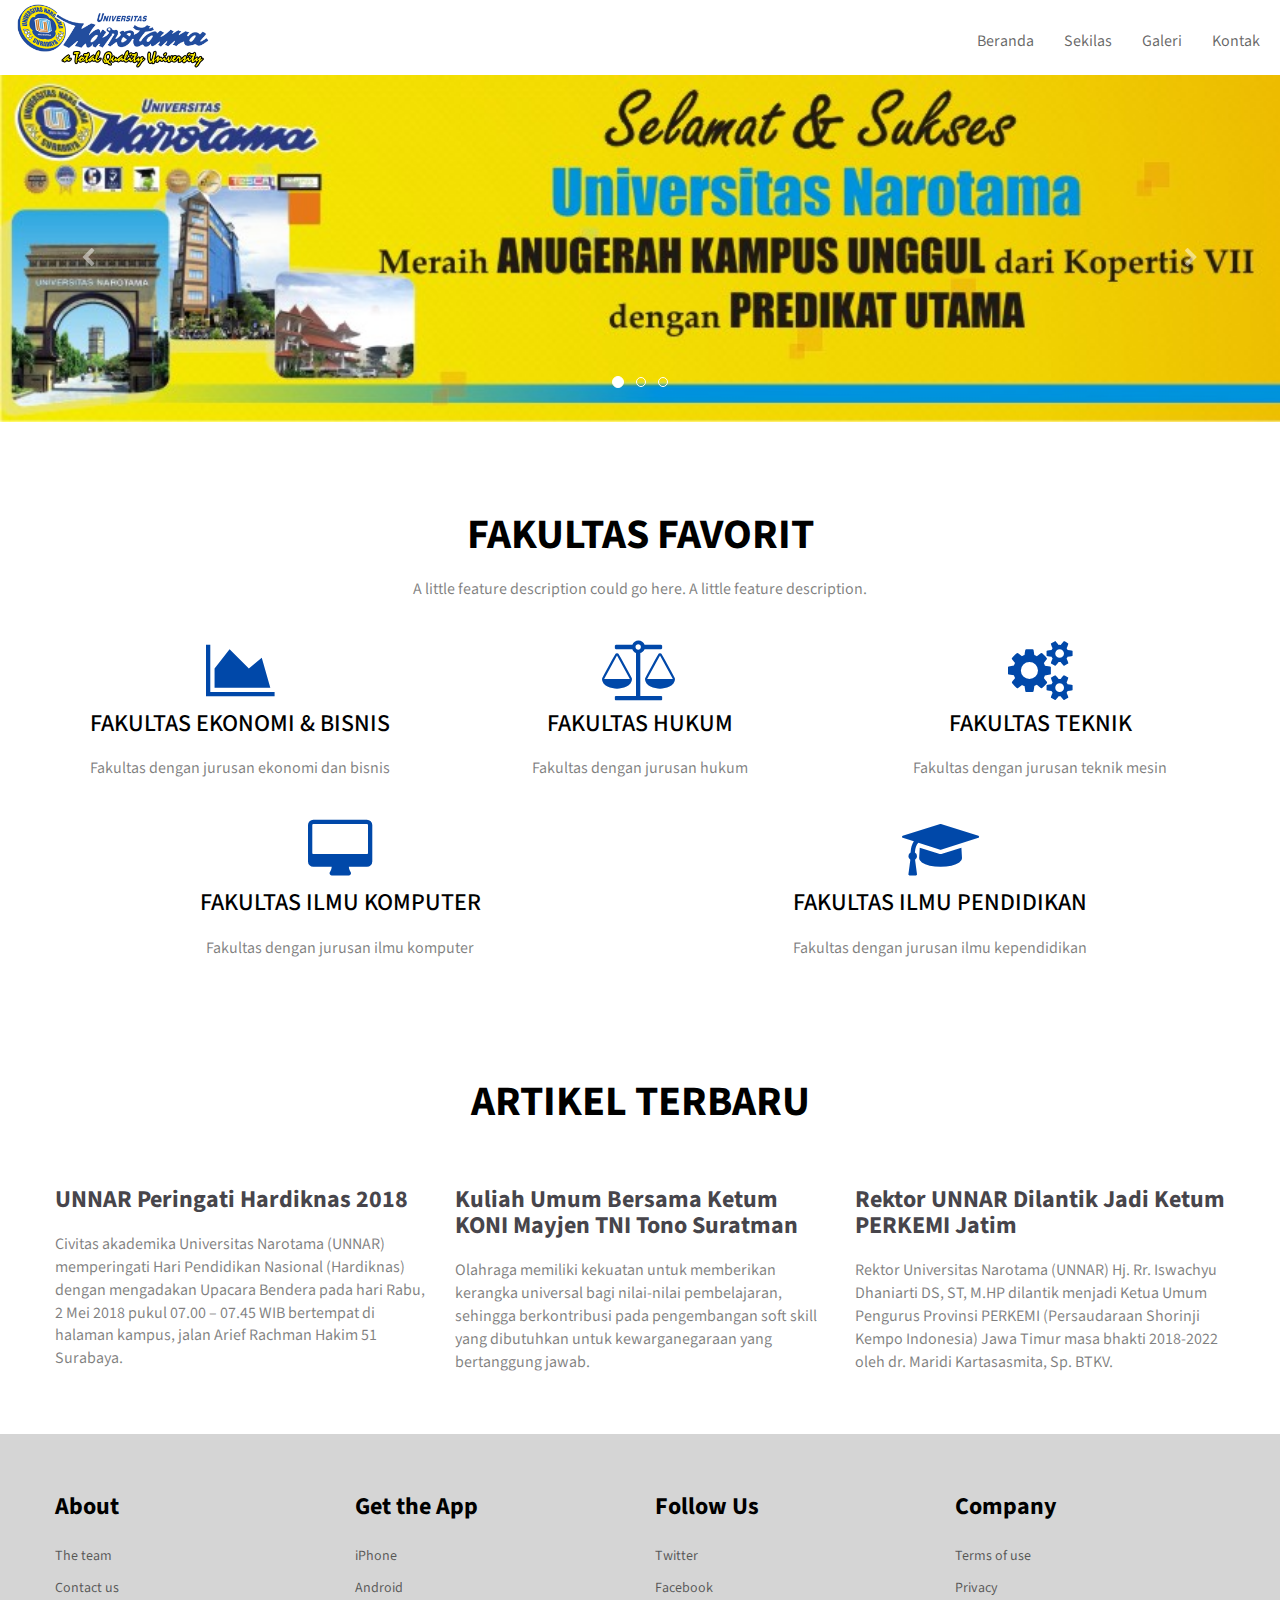
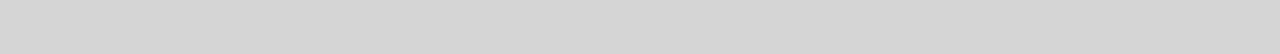
==== index.html @ b92ccf78 "Initial commit" ====
<!doctype html>
<html lang="Default">
<head>
    <meta charset="utf-8">
    <meta name="keywords" content="">
    <meta name="description" content="">
    <meta name="viewport" content="width=device-width, initial-scale=1.0, viewport-fit=cover">
    <link rel="shortcut icon" type="image/png" href="favicon.ico">
    
	<link rel="stylesheet" type="text/css" href="./css/bootstrap.min.css">
	<link rel="stylesheet" type="text/css" href="style.css">
	<link rel="stylesheet" type="text/css" href="./css/animate.min.css">
	<link rel="stylesheet" type="text/css" href="./css/font-awesome.min.css">
	<link href='https://fonts.googleapis.com/css?family=Source+Sans+Pro&amp;subset=latin,latin-ext' rel='stylesheet' type='text/css'>
    
	<script src="./js/jquery-2.1.0.min.js"></script>
	<script src="./js/bootstrap.min.js"></script>
	<script src="./js/blocs.min.js"></script>
	<script src="./js/jquery.touchSwipe.min.js" defer></script>
	<script src="./js/lazysizes.min.js" defer></script>
    <title>Home</title>

    
<!-- Google Analytics -->
 
<!-- Google Analytics END -->
    
</head>
<body>
<!-- Main container -->
<div class="page-container">
    
<!-- bloc-0 -->
<div class="bloc bgc-white full-width-bloc l-bloc" id="bloc-0">
	<div class="container">
		<nav class="navbar row">
			<div class="navbar-header">
				<a class="navbar-brand" href="index.html"><img src="img/logo_unnar2.png" alt="logo" width="200" height="67" /></a>
				<button id="nav-toggle" type="button" class="ui-navbar-toggle navbar-toggle" data-toggle="collapse" data-target=".navbar-1">
					<span class="sr-only">Toggle navigation</span><span class="icon-bar"></span><span class="icon-bar"></span><span class="icon-bar"></span>
				</button>
			</div>
			<div class="navbar-collapse navbar-1 collapse nav-special sidebar-nav">
				<ul class="site-navigation nav navbar-nav">
					<li>
						<a href="index.html">Beranda</a>
					</li>
					<li>
						<a href="sekilas.html">Sekilas</a>
					</li>
					<li>
						<a href="galeri.html">Galeri</a>
					</li>
					<li>
						<a href="kontak.html">Kontak</a>
					</li>
				</ul>
			</div>
		</nav>
	</div>
</div>
<!-- bloc-0 END -->

<!-- bloc-1 -->
<div class="bloc bgc-white full-width-bloc l-bloc" id="bloc-1">
	<div class="container">
		<div class="row row-no-gutters">
			<div class="col-sm-12">
				<div class="text-center">
					<div id="carousel-1" class="carousel no-shadows slide" data-ride="carousel">
						<ol class="carousel-indicators">
							<li data-target="#carousel-1" data-slide-to="0" class="active">
							</li>
							<li data-target="#carousel-1" data-slide-to="1">
							</li>
							<li data-target="#carousel-1" data-slide-to="2">
							</li>
						</ol>
						<div class="carousel-inner">
							<div class="item active">
								<img src="img/web%20banner%20presikat%20utama.JPG" />
								<div class="carousel-caption">
								</div>
							</div>
							<div class="item">
								<img src="img/web%20banner%20akreditasi%20B%20AIPT.jpg" />
								<div class="carousel-caption">
								</div>
							</div>
							<div class="item">
								<img src="img/hardiknas2018.jpg" />
								<div class="carousel-caption">
								</div>
							</div>
						</div><a class="left carousel-control" href="#carousel-1" role="button" data-slide="prev"><span class="fa fa-chevron-left"></span><span class="sr-only">Previous</span></a><a class="right carousel-control" href="#carousel-1" role="button" data-slide="next"><span class="fa fa-chevron-right"></span><span class="sr-only">Next</span></a>
					</div>
				</div>
			</div>
		</div>
	</div>
</div>
<!-- bloc-1 END -->

<!-- bloc-2 -->
<div class="bloc bgc-white l-bloc" id="bloc-2">
	<div class="container bloc-md">
		<div class="row voffset">
			<div class="col-sm-12">
				<h2 class="mg-md text-center  tc-black">
					<strong>FAKULTAS FAVORIT</strong>
				</h2>
				<p class="text-center ">
					A little feature description could go here. A little feature description.
				</p>
			</div>
		</div>
		<div class="row voffset">
			<div class="col-sm-4">
				<div class="text-center">
					<span class="fa fa-area-chart icon-cobalt icon-lg"></span>
				</div>
				<h3 class="text-center mg-md tc-black">
					FAKULTAS EKONOMI &amp; BISNIS
				</h3>
				<p class="text-center ">
					Fakultas dengan jurusan ekonomi dan bisnis
				</p>
			</div>
			<div class="col-sm-4">
				<div class="text-center">
					<span class="fa fa-balance-scale icon-cobalt icon-lg"></span>
				</div>
				<h3 class="text-center mg-md tc-black">
					FAKULTAS HUKUM
				</h3>
				<p class="text-center ">
					Fakultas dengan jurusan hukum
				</p>
			</div>
			<div class="col-sm-4">
				<div class="text-center">
					<span class="fa fa-cogs icon-cobalt icon-lg"></span>
				</div>
				<h3 class="text-center mg-md tc-black">
					FAKULTAS TEKNIK
				</h3>
				<p class="text-center ">
					Fakultas dengan jurusan teknik mesin
				</p>
			</div>
		</div>
		<div class="row voffset">
			<div class="col-sm-6">
				<div class="text-center">
					<span class="fa fa-desktop icon-cobalt icon-lg"></span>
				</div>
				<h3 class="text-center mg-md tc-black">
					FAKULTAS ILMU KOMPUTER
				</h3>
				<p class="text-center ">
					Fakultas dengan jurusan ilmu komputer
				</p>
			</div>
			<div class="col-sm-6">
				<div class="text-center">
					<span class="fa fa-graduation-cap icon-cobalt icon-lg"></span>
				</div>
				<h3 class="text-center mg-md tc-black">
					FAKULTAS ILMU PENDIDIKAN
				</h3>
				<p class="text-center ">
					Fakultas dengan jurusan ilmu kependidikan
				</p>
			</div>
		</div>
	</div>
</div>
<!-- bloc-2 END -->

<!-- bloc-3 -->
<div class="bloc bgc-white l-bloc" id="bloc-3">
	<div class="container bloc-md">
		<div class="row">
			<div class="col-sm-12">
				<h2 class="mg-md text-center  tc-black">
					<strong>ARTIKEL TERBARU</strong>
				</h2>
			</div>
		</div>
		<div class="row voffset">
			<div class="col-sm-4">
				<img src="img/lazyload-ph.png" data-src="img/UNNAR%20Peringati%20Hardiknas%202018.jpg" class="img-responsive lazyload" />
				<h3 class="mg-md tc-outer-space">
					<strong>UNNAR Peringati Hardiknas 2018</strong>
				</h3>
				<p>
					Civitas akademika Universitas Narotama (UNNAR) memperingati Hari Pendidikan Nasional (Hardiknas) dengan mengadakan Upacara Bendera pada hari Rabu, 2 Mei 2018 pukul 07.00 – 07.45 WIB bertempat di halaman kampus, jalan Arief Rachman Hakim 51 Surabaya.
				</p>
			</div>
			<div class="col-sm-4">
				<img src="img/lazyload-ph.png" data-src="img/Kuliah%20Umum%20Bersama%20Ketum%20KONI%20Mayjen%20TNI%20Tono%20Suratman.jpg" class="img-responsive lazyload" />
				<h3 class="mg-md tc-outer-space">
					<strong>Kuliah Umum Bersama Ketum KONI Mayjen TNI Tono Suratman</strong>
				</h3>
				<p>
					Olahraga memiliki kekuatan untuk memberikan kerangka universal bagi nilai-nilai pembelajaran, sehingga berkontribusi pada pengembangan soft skill yang dibutuhkan untuk kewarganegaraan yang bertanggung jawab.
				</p>
			</div>
			<div class="col-sm-4">
				<img src="img/lazyload-ph.png" data-src="img/Rektor%20UNNAR%20Dilantik%20Jadi%20Ketum%20PERKEMI%20Jatim.jpg" class="img-responsive lazyload" />
				<h3 class="mg-md tc-outer-space">
					<strong>Rektor UNNAR Dilantik Jadi Ketum PERKEMI Jatim</strong>
				</h3>
				<p>
					Rektor Universitas Narotama (UNNAR) Hj. Rr. Iswachyu Dhaniarti DS, ST, M.HP dilantik menjadi Ketua Umum Pengurus Provinsi PERKEMI (Persaudaraan Shorinji Kempo Indonesia) Jawa Timur masa bhakti 2018-2022 oleh dr. Maridi Kartasasmita, Sp. BTKV.
				</p>
			</div>
		</div>
	</div>
</div>
<!-- bloc-3 END -->

<!-- ScrollToTop Button -->
<a class="bloc-button btn btn-d scrollToTop" onclick="scrollToTarget('1')"><span class="fa fa-chevron-up"></span></a>
<!-- ScrollToTop Button END-->


<!-- Footer - footer -->
<div class="bloc bgc-light-gray l-bloc" id="footer">
	<div class="container bloc-md">
		<div class="row">
			<div class="col-sm-3">
				<h3 class="mg-md bloc-mob-center-text tc-black">
					<strong>About</strong>
				</h3><a href="#" class="a-btn a-block bloc-mob-center-text ">The team</a><a href="#" class="a-btn a-block bloc-mob-center-text">Contact us</a>
			</div>
			<div class="col-sm-3">
				<h3 class="mg-md bloc-mob-center-text tc-black">
					<strong>Get the App</strong>
				</h3><a href="#" class="a-btn a-block bloc-mob-center-text">iPhone</a><a href="#" class="a-btn a-block bloc-mob-center-text">Android</a>
			</div>
			<div class="col-sm-3">
				<h3 class="mg-md bloc-mob-center-text tc-black">
					<strong>Follow Us</strong>
				</h3><a href="#" class="a-btn a-block bloc-mob-center-text">Twitter</a><a href="#" class="a-btn a-block bloc-mob-center-text">Facebook</a>
			</div>
			<div class="col-sm-3">
				<h3 class="mg-md bloc-mob-center-text tc-black">
					<strong>Company</strong>
				</h3><a href="#" class="a-btn a-block bloc-mob-center-text">Terms of use</a><a href="#" class="a-btn a-block bloc-mob-center-text">Privacy</a>
			</div>
		</div>
	</div>
</div>
<!-- Footer - footer END -->

</div>
<!-- Main container END -->
    


<!-- Preloader -->
<div id="page-loading-blocs-notifaction"></div>
<!-- Preloader END -->

</body>
</html>
---- style.css ----
/*-----------------------------------------------------------------------------------
	    aihoop
        Built with Blocs
-----------------------------------------------------------------------------------*/

body{
	margin:0;
	padding:0;
    background:#FFF;
    overflow-x:hidden;
    -webkit-font-smoothing: antialiased;
    -moz-osx-font-smoothing: grayscale;
}
a,button{transition: all .3s ease-in-out;outline: none!important;} /* Prevent ugly blue glow on chrome and safari */
a:hover{text-decoration: none; cursor:pointer;}

#page-loading-blocs-notifaction{position: fixed;top: 0;bottom: 0;width: 100%;z-index:100000;background:#FFFFFF url("img/pageload-spinner.gif") no-repeat center center;}

/* = Blocs
-------------------------------------------------------------- */

.bloc{
	width:100%;
	clear:both;
	background: 50% 50% no-repeat;
	padding:0 50px;
	-webkit-background-size: cover;
	-moz-background-size: cover;
	-o-background-size: cover;
	background-size: cover;
	position:relative;
}
.bloc .container{
	padding-left:0;
	padding-right:0;
}


/* Sizes */

.bloc-xl{
	padding:150px 50px;
}
.bloc-lg{
	padding:100px 50px;
}
.bloc-md{
	padding:50px;
}

/* = Full Width Blocs 
-------------------------------------------------------------- */

.full-width-bloc{
	padding-left:0;
	padding-right:0;
}
.full-width-bloc .container{
	width:100%;
	max-width:100%!important;
}
.full-width-bloc .carousel img{
	width:100%;
	height:auto;
}
.full-width-bloc .navbar{
	margin-left: 0px;
	margin-right: 0px;
}


/* Group Styles */

.bloc-group{
	display:flex;
}
.bloc-tile-2{
	width:50%;
}
.bloc-tile-3{
	width:33.33333333%;
}
.bloc-tile-4{
	width:25%;
}
.bloc-tile-2 .container, .bloc-tile-3 .container, .bloc-tile-4 .container{
	width:100%;
}


/* Light theme */

.d-bloc .panel,.l-bloc{
	color:rgba(0,0,0,.5);
}
.d-bloc .panel button:hover,.l-bloc button:hover{
	color:rgba(0,0,0,.7);
}
.l-bloc .icon-round,.l-bloc .icon-square,.l-bloc .icon-rounded,.l-bloc .icon-semi-rounded-a,.l-bloc .icon-semi-rounded-b{
	border-color:rgba(0,0,0,.7);
}
.d-bloc .panel .divider-h span,.l-bloc .divider-h span{
	border-color:rgba(0,0,0,.1);
}
.d-bloc .panel .a-btn,.l-bloc .a-btn,.l-bloc .navbar a,.l-bloc .navbar-brand,.l-bloc a .icon-sm, .l-bloc a .icon-md, .l-bloc a .icon-lg, .l-bloc a .icon-xl, .l-bloc h1 a, .l-bloc h2 a, .l-bloc h3 a, .l-bloc h4 a, .l-bloc h5 a, .l-bloc h6 a, .l-bloc p a{
	color:rgba(0,0,0,.6);
}
.d-bloc .panel .a-btn:hover,.l-bloc .a-btn:hover,.l-bloc .navbar a:hover, .l-bloc .navbar-brand:hover, .l-bloc a:hover .icon-sm, .l-bloc a:hover .icon-md, .l-bloc a:hover .icon-lg, .l-bloc a:hover .icon-xl, .l-bloc h1 a:hover, .l-bloc h2 a:hover, .l-bloc h3 a:hover, .l-bloc h4 a:hover, .l-bloc h5 a:hover, .l-bloc h6 a:hover, .l-bloc p a:hover{
	color:rgba(0,0,0,1);
}
.l-bloc .navbar-toggle .icon-bar{
	color:rgba(0,0,0,.6);
}
.d-bloc .panel .btn-wire,.d-bloc .panel .btn-wire:hover,.l-bloc .btn-wire,.l-bloc .btn-wire:hover{
	color:rgba(0,0,0,.7);
	border-color:rgba(0,0,0,.3);
}

/* Row Margin Offsets */

.voffset{
	margin-top:30px;
}
.voffset-md{
	margin-top:50px;
}

/* Column No Gutters */

.row-no-gutters{
	margin-right:0;
	margin-left:0;
}
.row.row-no-gutters > [class^="col-"],.row.row-no-gutters > [class*=" col-"] {
	padding-right: 0;
	padding-left: 0;
}

/* Bloc text custom styling */

#bloc-2 h2{
	font-size: 42px;
}
#bloc-2 p{
	font-size: 18px;
}
#bloc-3 h2{
	font-size: 42px;
}
#bloc-3 p{
	font-size: 16px;
}
#bloc-2 p{
	font-size: 16px;
}
#bloc-5 p{
	font-size: 16px;
}
#bloc-6 h2{
	font-size: 42px;
}
#bloc-8 h3{
	font-size: 32px;
}
#bloc-8 p{
	font-size: 18px;
}

/* = NavBar
-------------------------------------------------------------- */

.navbar{
	margin-bottom: 0;
	z-index:1;
}
.navbar-brand{
	height:auto;
	padding:3px 15px;
	font-size:25px;
	font-weight:normal;
	font-weight:600;
	line-height:44px;
}
.navbar-brand img{
	max-height: 200px;
	margin: 0 5px 0 0;
	display:inline;
}
.nav-center .navbar-brand img{
	margin:0;
}
.navbar .nav{
	padding-top: 2px;
	margin-right: -16px;
	float:right;
	z-index:1;
}
.nav > li{
	float:left;
	margin-top:4px;
	font-size:16px;
}
.navbar-nav .open .dropdown-menu > li > a{
	text-align: inherit;
}
.nav > li a:hover, .nav > li a:focus{
	background:transparent;
}
.navbar-toggle{
	margin: 10px 10px 0 0;
	border: 0px;
}
.navbar-toggle:hover{
	background:transparent!important;
}
.navbar-toggle .icon-bar{
	background-color: rgba(0,0,0,.5);
	width: 26px;
}
 /* Inverted navbar */

.nav-invert .navbar .nav{
	float:left;
}
.nav-invert .navbar-header, .nav-invert .navbar-brand{
	float:right;
	position:relative;
	z-index:2;
}
@media (min-width: 768px){
	.site-navigation{
		position:absolute;
		top:50%;
		right:20px;
		transform:translate(0, -50%);
		-webkit-transform:translateY(-50%);
	}
	.nav > li .dropdown-menu a,.nav > li .dropdown-menu a:hover{
		color:#484848;
	}
	.nav-invert .site-navigation{
		left:0;
		right:0;
	}
	.nav-center{
		text-align:center;
	}
	.nav-center .navbar-header{
		width:100%;
	}
	.nav-center .navbar-header, .nav-center .navbar-brand, .nav-center .nav > li{
		float: none;
		display:inline-block;
	}
	.nav-center .site-navigation{
		position:relative;
		width:100%;
		right:0;
		margin-right:0px;
		margin-top:20px;
	}
.nav-center.mini-nav .navbar-toggle{
	float:none;
	margin: 10px auto 0;
	}
}
.nav > li > .dropdown a{
	background: none!important;
	display: block;
	padding: 14px 15px;
}

nav .caret{
	margin: 0 5px;
}
/* Dropdown Menus SubMenu */
	.dropdown-menu .dropdown-menu{
	top:-8px;
	left:100%;
}
.dropdown-menu .dropmenu-flow-right{
	top:100%;
	left:0;
	margin-left: -1px;
	border-top-left-radius: 0;
	border-top-right-radius: 0;
}
.dropdown-menu .dropdown span{
	border: 4px solid black;
	border-top-color:transparent;
	border-right-color:transparent;
	border-bottom-color:transparent;
	margin: 6px -5px 0 0!important;
	float: right;
}

/* Nav Special Close Button */
.close-special-menu .close-icon{
	background:#fff;
}
.blocsapp-special-menu blocsnav{
	background: #000;
}

/* = Bric adjustment margins
-------------------------------------------------------------- */

.mg-sm{
	margin-top:10px;
	margin-bottom:5px;
}
.mg-md{
	margin-top:10px;
	margin-bottom:20px;
}
img.mg-sm,img.mg-md,img.mg-lg{
	margin-top: 0;
}
img.mg-sm{
	margin-bottom:10px;
}
img.mg-md{
	margin-bottom:30px;
}
img.mg-lg{
	margin-bottom:50px;
}

/* = Buttons
-------------------------------------------------------------- */

.btn{
	margin: 0 5px 5px 0;
}
.btn.pull-right{
	margin: 0 0 5px 5px;
}
.btn-d,.btn-d:hover,.btn-d:focus{
	color:#FFF;
	background:rgba(0,0,0,.3);
}

/* Prevent ugly blue glow on chrome and safari */
button{
	outline: none!important;
}

.a-btn{
	padding: 6px 10px 6px 0;
	line-height: 1.42857143;
	display:inline-block;
}
.text-center .a-btn{
	padding: 6px 0;
}
.a-block{
	width:100%;
	text-align:left;
}
.text-center .a-block{
	text-align:center;
}

/* = Icons
-------------------------------------------------------------- */
.icon-lg{
	font-size:60px!important;
}




.panel-sq, .panel-sq .panel-heading, .panel-sq .panel-footer{
	border-radius:0;
}
.panel-rd{
	border-radius:30px;
}
.panel-rd .panel-heading{
	border-radius:29px 29px 0 0;
}
.panel-rd .panel-footer{
	border-radius:0 0 29px 29px;
}



/* iFrame */

iframe{
	border:0;
}
/* = Carousel
-------------------------------------------------------------- */

.carousel{
	display:inline-block;
	vertical-align:bottom;
}
.full-width-bloc .carousel{
	width:100%;
}
.carousel .item img{
	margin-right:auto;
	margin-left:auto;
}
.carousel-control span{
	position: absolute;
	top: 50%;
	z-index: 5;
	display: inline-block;
}
.carousel-control{
	color:#FFF!important;
	text-shadow: none;
}
.carousel-indicators li{
	margin: 0 4px;
}
.carousel-indicators .active{
	margin: 0 4px -1px;
}
.carousel-control.left span{
	margin-left:-15px;
}

.no-shadows .carousel-control.left, .no-shadows .carousel-control.right{
	background-image: none;
}


/* ScrollToTop button */

.scrollToTop{
	width:40px;
	height:40px;
	position:fixed;
	bottom:20px;
	right:20px;
	opacity: 0;
	z-index: 500;
	transition: all .3s ease-in-out;
}
.scrollToTop span{
	margin-top: 6px;
}
.showScrollTop{
	font-size: 14px;
	opacity: 1;
}
/* = Lightbox
-------------------------------------------------------------- */

a[data-lightbox]{
	position: relative;
	display: block;
	text-align: center;
}
a[data-lightbox]:hover::before{
	content:"+";
	font-family: "HelveticaNeue-Light", "Helvetica Neue Light", "Helvetica Neue", Helvetica, Arial;
	font-size:32px;
	width:50px;
	height:50px;
	margin-left:-25px;
	border-radius: 50%;
	background:rgba(0,0,0,.6);
	color:#FFF;
	font-weight:100;
	z-index: 1;
	position: absolute;
	top: 50%;
	transform: translateY(-50%);
	-webkit-transform: translateY(-50%);
}
a[data-lightbox]:hover img{
	opacity: 0.6;
	-webkit-animation-fill-mode: none;
	animation-fill-mode:none;
}
#lightbox-modal{
	display: flex;
	align-items: center;
}
#lightbox-modal .modal-dialog{
	width:90%;
	max-width:900px;
	margin:0 auto 0;
}
#lightbox-modal .modal-dialog img{
	max-height:90vh;
	margin: 0 auto;
}
.lightbox-caption{
	padding: 20px;
	color: #FFF;
	background: rgba(0,0,0,.5);
	position: absolute;
	left: 15px;
	right: 15px;
	bottom: 5px;
}
.close-lightbox{
	color:#FFF;
	font-size: 30px;
	position: absolute;
	top:20px;
	right:20px;
	z-index: 20;
	background:rgba(0,0,0,.5);
	border:none;
	line-height: 30px;
	padding:0 9px 5px;
	opacity: 0.3;
}
.close-lightbox:hover,.next-lightbox:hover, .prev-lightbox:hover{
	opacity: 1.0;
	color:#FFF;
}
.next-lightbox, .prev-lightbox{
	font-size:20px;
	color:rgba(255,255,255,.9);
	background:rgba(0,0,0,.5);
	transition: all .2s ease-in-out;
	position: absolute;
	top:45%;
	z-index:1;
	opacity: 0.4;
}
.next-lightbox{
	padding:6px 8px 1px 13px;
	right:25px;
}
.prev-lightbox{
	padding:6px 13px 1px 10px;
	left:25px;
}

/* Full Screen */
.fullscreen-lb{
	background:#000;
	border-radius: 0;
}
.fullscreen-lb .modal-body{
	padding:0;
}
.fullscreen-lb .lightbox-caption{
	left:0;
	right:0;
	bottom:-10px;
	text-align:center;
}
.fullscreen-modal{
	background:#000;
}
.fullscreen-modal .modal-dialog{
	width:100%!important;
	max-width:95%!important;
}

/* Modal Full Screen Close Button */
.close-full-screen-modal{
	position: fixed;
	display: block;
	width: 25px;
	height:25px;
	top:16px;
	right:10px;
	z-index: 10000;
}
.close-full-screen-modal .close-icon{
	display: block;
	width:100%;
	height:1px;
	background: #fff;
	-ms-transform: rotate(45deg);
	-webkit-transform: rotate(45deg);
	transform: rotate(45deg);
	margin-top:12px;
}
.close-full-screen-modal .close-icon{
	height:2px;
}
.close-full-screen-modal .close-icon:after{
	content:"";
	display:inherit;
	width:inherit;
	height:inherit;
	background: inherit;
	-ms-transform: rotate(90deg);
	-webkit-transform: rotate(90deg);
	transform: rotate(90deg);
}
.close-full-screen-modal{
	right:20px;
}

/* = Custom Styling
-------------------------------------------------------------- */

h1,h2,h3,h4,h5,h6,p,label,.btn,a{
	font-family:"Source Sans Pro";
}
.container{
	max-width:1200px;
}
.bloc-group-text-vc{
	font-size:50px;
	margin-top:20%;
}
.statement-bloc-text{
	line-height:38px;
	font-style:italic;
	font-size:28px;
	text-align:center;
	font-weight:lighter;
}

/* = Colour
-------------------------------------------------------------- */

/* Background colour styles */

.bgc-white{
	background-color:#ffffff;
}
.bgc-light-gray{
	background-color:#D5D5D5;
}

/* Text colour styles */

.tc-black{
	color:#000000!important;
}
.tc-outer-space{
	color:#47454B!important;
	!important}
/* Icon colour styles */

.icon-cobalt{
	color:#0048A9!important;
	border-color:#0048A9!important;
}





/* = Mobile adjustments 
-------------------------------------------------------------- */
@media (max-width: 1024px)
{
    .bloc{
        padding-left: 20px; 
        padding-right: 20px;  
    }
    .bloc.full-width-bloc, .bloc-tile-2.full-width-bloc .container, .bloc-tile-3.full-width-bloc .container, .bloc-tile-4.full-width-bloc .container{
        padding-left: 0; 
        padding-right: 0;  
    }
}
@media (max-width: 992px) and (min-width: 768px)
{
    .navbar .nav{
		max-width:80%
    }
	.nav-center.navbar .nav{
		max-width:100%
    }
}
@media only screen and (min-device-width : 768px) and (max-device-width : 1024px) and (orientation : landscape) {.b-parallax{background-attachment:scroll;}}
@media (max-width: 991px)
{
    .container{width:100%;}
    .b-parallax{background-attachment:scroll;}
    .page-container, #hero-bloc{overflow-x: hidden;position: relative;} /* Prevent unwanted side scroll on mobile */
    .bloc{padding-left: constant(safe-area-inset-left);padding-right: constant(safe-area-inset-right);} /* iPhone X Notch Support*/
    .bloc-group, .bloc-group .bloc{display:block;width:100%;}
    .bloc-fill-screen .fill-bloc-top-edge, .bloc-fill-screen .fill-bloc-bottom-edge{padding:0 20px;padding-left: constant(safe-area-inset-left);padding-right: constant(safe-area-inset-right);}
}
@media (max-width: 767px)
{
    .page-container{
        overflow-x: hidden;
        position:relative;
    }
    h1,h2,h3,h4,h5,h6,p,#disqus_thread{
        padding-left:10px!important; 
        padding-right:10px!important; 
    }
    .b-parallax{
        background-attachment:scroll;
    }
    .navbar .nav{
        padding-top: 0;
        border-top:1px solid rgba(0,0,0,.2);
        float:none!important;
    }
    .navbar.row{
        margin-left: 0;
        margin-right: 0;
    }
    .site-navigation{
	   position:inherit;
	   transform:none;
	   -webkit-transform:none;
	   -ms-transform:none;
    }  
    .nav > li{
        margin-top: 0;
        border-bottom:1px solid rgba(0,0,0,.1);
        background:rgba(0,0,0,.05);
        text-align: left;
        padding-left:15px;
        width:100%;
    }
    .nav > li:hover{
        background:rgba(0,0,0,.08);
    }
    .dropdown .dropdown a .caret{   
        float: none;
        margin: 5px 0 0 10px!important;
        border: 4px solid black;
        border-bottom-color: transparent;
        border-right-color: transparent;
        border-left-color: transparent;
    }
    
    #hero-bloc .navbar .nav{
        background:rgba(0,0,0,.8);
    }
    #hero-bloc .navbar .nav a{
        color:rgba(255,255,255,.6);
    }
    .hero{
        padding:50px 0;
    }
    .hero-nav{
        left:-1px;
        right:-1px;
    }
    .navbar-collapse{
        padding:0;
        overflow-x: hidden;
        -webkit-box-shadow: none;
        box-shadow: none;
    }
    .navbar-brand img{
        max-height: 40px;
        width:auto;   
    }
    .nav-invert .navbar-header{
        float: none;
        width:100%;
    }
    .nav-invert .navbar-toggle{
        float:left; 
        margin-left:10px;
    }
    .bloc{
        padding-left: 0; 
        padding-right: 0;
    }
    .bloc-xxl,.bloc-xl,.bloc-lg{
        padding: 40px 0;
    }
    .bloc-sm,.bloc-md{
        padding-left: 0; 
        padding-right: 0;
    }
    .bloc-tile-2 .container, .bloc-tile-3 .container, .bloc-tile-4 .container, .bloc-fill-screen .fill-bloc-top-edge, .bloc-fill-screen .fill-bloc-bottom-edge{
        padding-left:0;padding-right:0;
    }
    .a-block{
        padding:0 10px;
    }
    .btn-dwn{
       display:none; 
    }
    .voffset{
        margin-top:5px;
    }
    .voffset-md{
        margin-top:20px;
    }
    .voffset-lg{
        margin-top:30px;
    }
    form{
        padding:5px;
    }
    .close-lightbox{
        display:inline-block;
    }
    .video-bg-container{
        display:none;
    }
    .blocsapp-device-iphone5{
	   background-size: 216px 425px;
	   padding-top:60px;
	   width:216px;
	   height:425px;
    }
    .blocsapp-device-iphone5 img{
	   width: 180px;
	   height: 320px;
    }
}

@media (max-width: 400px)
{    
    .bloc{
        padding-left: 0; 
        padding-right: 0;
    }
}

@media (max-width: 991px){
	.bloc-group-text-vc{
	margin-top:0%;
}
 }
/* Drop Down Navigation */
@media (min-width: 767px) and (max-width: 991px){
	
.mini-nav .special-dropdown-nav .site-navigation{
	display: block;
	position: absolute;
	top: 80%;
	z-index: 1000;
	float: left;
	min-width: 160px;
	padding: 5px 0;
	margin: 2px 0 0;
	font-size: 14px;
	text-align: left;
	list-style: none;
	background-color: #fff;
	-webkit-background-clip: padding-box;
	background-clip: padding-box;
	border: 1px solid #ccc;
	border: 1px solid rgba(0,0,0,.15);
	border-radius: 4px;
	-webkit-box-shadow: 0 6px 12px rgba(0,0,0,.175);
	box-shadow: 0 6px 12px rgba(0,0,0,.175);
}
.mini-nav .special-dropdown-nav .site-navigation li{
	width:100%;
}
.special-dropdown-nav.collapsing{
	transition: height 0.001s;
}
.mini-nav .special-dropdown-nav .site-navigation li a{
	color: rgba(0,0,0,.6)!important;
}
 }

@media (max-width: 767px){
	
/* Nav Special Classes */
.nav-special{
	overflow-y:scroll;
}
.nav-special .site-navigation{
	top:0;
	left:0;
	width:100%;
	position: relative!important;
	max-width: 100%!important;
	z-index: 1000;
}
.nav-special .nav > li{
	width:100%;
	background: none!important;
	border:0!important;
}
.nav-special.collapsing{
	-webkit-transition: none;
	transition: none;
	height:100%!important;
	background: none!important;
}
.nav-special .navbar-nav .open .dropdown-menu{
	position: static;
	float: none;
	width: auto;
	margin-top: 0;
	background-color: transparent;
	-webkit-box-shadow: none;
	box-shadow: none;
	border: 0;
}
.blocsapp-special-menu{
	position: absolute;
	z-index:10000;
}
.nav-special.fullscreen-nav .caret,.nav-special.fullscreen-nav .dropdown-menu .dropdown .caret{
	border-width: 8px;
}

/* Animate Menu Symbol */
.navbar-toggle{
	transition: all .1s linear;
}
.selected-nav{
	opacity: 0;
	transform: scale(0.3);
	transition: all .1s linear;
}


/* Special Menu Close Button */
.close-special-menu{
	position: fixed;
	display: block;
	width: 25px;
	height:25px;
	top:16px;
	right:10px;
	z-index: 10000;
}
.nav-invert .sidebar-nav .close-special-menu{
	left:260px;
}
.close-special-menu .close-icon{
	display: block;
	width:100%;
	height:1px;
	transform: rotate(45deg);
	margin-top:12px;
}
.close-special-menu .close-icon:after{
	content:"";
	display:inherit;
	width:inherit;
	height:inherit;
	background: inherit;
	transform: rotate(90deg);
}
.lock-scroll{
	overflow:hidden;
	transition: background .3s linear;
}
.nav-special::-webkit-scrollbar{
	-webkit-appearance: none;
	width:0;
	height:0;
}
.nav-special .dropdown-menu .dropdown .caret{
	border-top-color: rgba(255,255,255,.8);
	border-right-color: transparent;
	border-bottom-color: transparent;
	border-left-color: transparent;
	margin: 0 0 0 5px;
	float: none;
}

/* Side Bar Navigation */
.sidebar-nav{
	position: fixed;
	right: -300px;
	top: 0;
	bottom: 0;
	width: 300px;
	z-index: 1000;
	transition: all .2s linear;
}
.nav-invert .sidebar-nav{
	right: auto;
	left: -300px;
}
 .sidebar-nav .nav > li a{
	color:rgba(255,255,255,.8);
}
 .sidebar-nav .nav > li a:hover{
	color:#FFF;
}
 .open.sidebar-nav{
	right: 0;
	transition: all .2s linear;
}
.nav-invert .open.sidebar-nav{
	left: 0;
	transition: all .2s linear;
}

/* Content Tint */
.content-tint{
	z-index: -1;
	transition: background .2s linear;
}
.content-tint.on{
	display: block;
	position: fixed;
	right: 0;
	top: 0;
	bottom: 0;
	width: 100%;
	background: transparent;
	z-index: 1001;
	background:rgba(0,0,0,.4);
}
.content-tint.on:hover{
	background:rgba(0,0,0,.1);
}
}

@media (max-width: 767px){
	.bloc-mob-center-text{
	text-align:center;
}
.bloc-group-text-vc{
	margin-top:0%;
}
 .sidebar-nav{
	width:230px;
}
.nav-special.sidebar-nav .nav > li{
	width:80%;
}
.nav-invert .sidebar-nav .close-special-menu{
	left:200px;
}
}
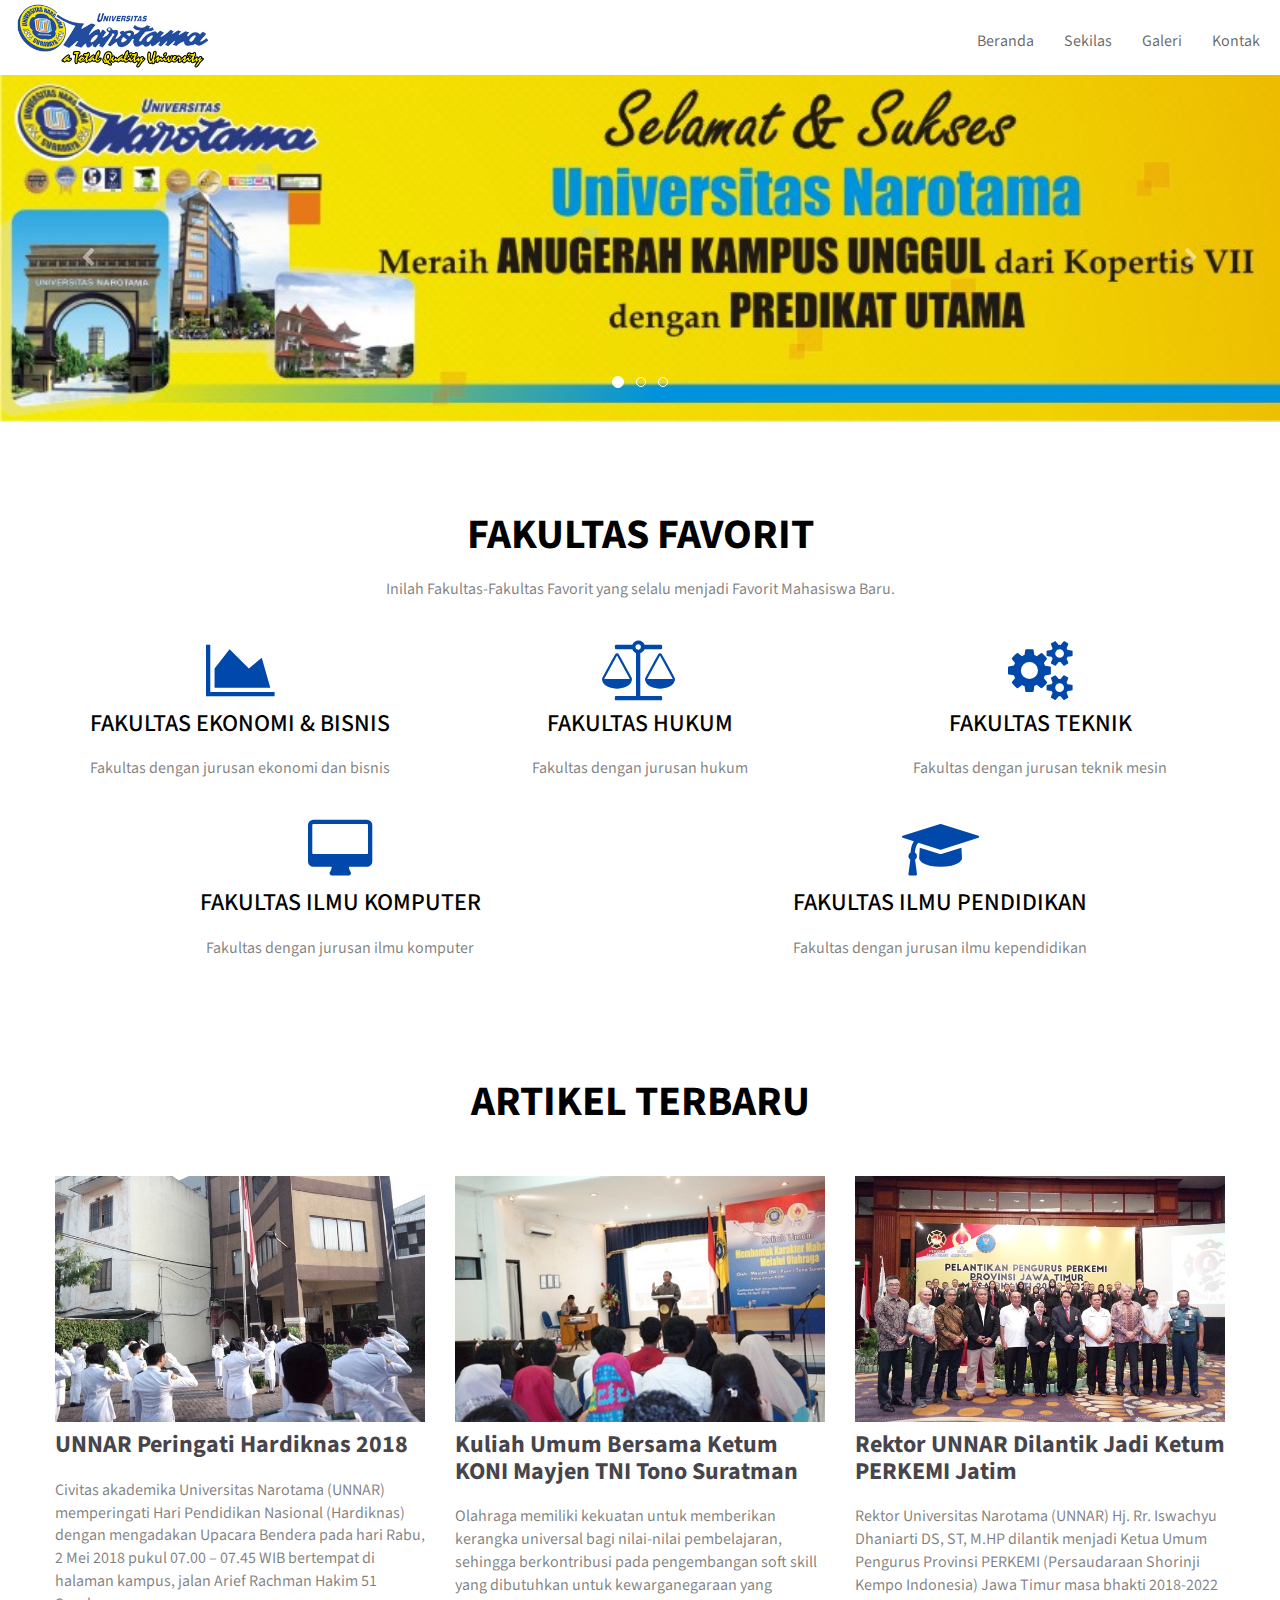
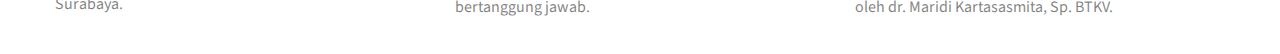
==== commit 09a214c8: "Update index.html" ====
--- a/index.html
+++ b/index.html
@@ -1,9 +1,9 @@
 <!doctype html>
-<html lang="Default">
+<html lang="en-US">
 <head>
     <meta charset="utf-8">
-    <meta name="keywords" content="">
-    <meta name="description" content="">
+    <meta name="keywords" content="Universitas Narotama">
+    <meta name="description" content="Universitas Narotama">
     <meta name="viewport" content="width=device-width, initial-scale=1.0, viewport-fit=cover">
     <link rel="shortcut icon" type="image/png" href="favicon.ico">
     
@@ -18,7 +18,7 @@
 	<script src="./js/blocs.min.js"></script>
 	<script src="./js/jquery.touchSwipe.min.js" defer></script>
 	<script src="./js/lazysizes.min.js" defer></script>
-    <title>Home</title>
+    <title>Universitas Narotama | Beranda</title>
 
     
 <!-- Google Analytics -->
@@ -110,7 +110,7 @@
 					<strong>FAKULTAS FAVORIT</strong>
 				</h2>
 				<p class="text-center ">
-					A little feature description could go here. A little feature description.
+					Inilah Fakultas-Fakultas Favorit yang selalu menjadi Favorit Mahasiswa Baru.
 				</p>
 			</div>
 		</div>
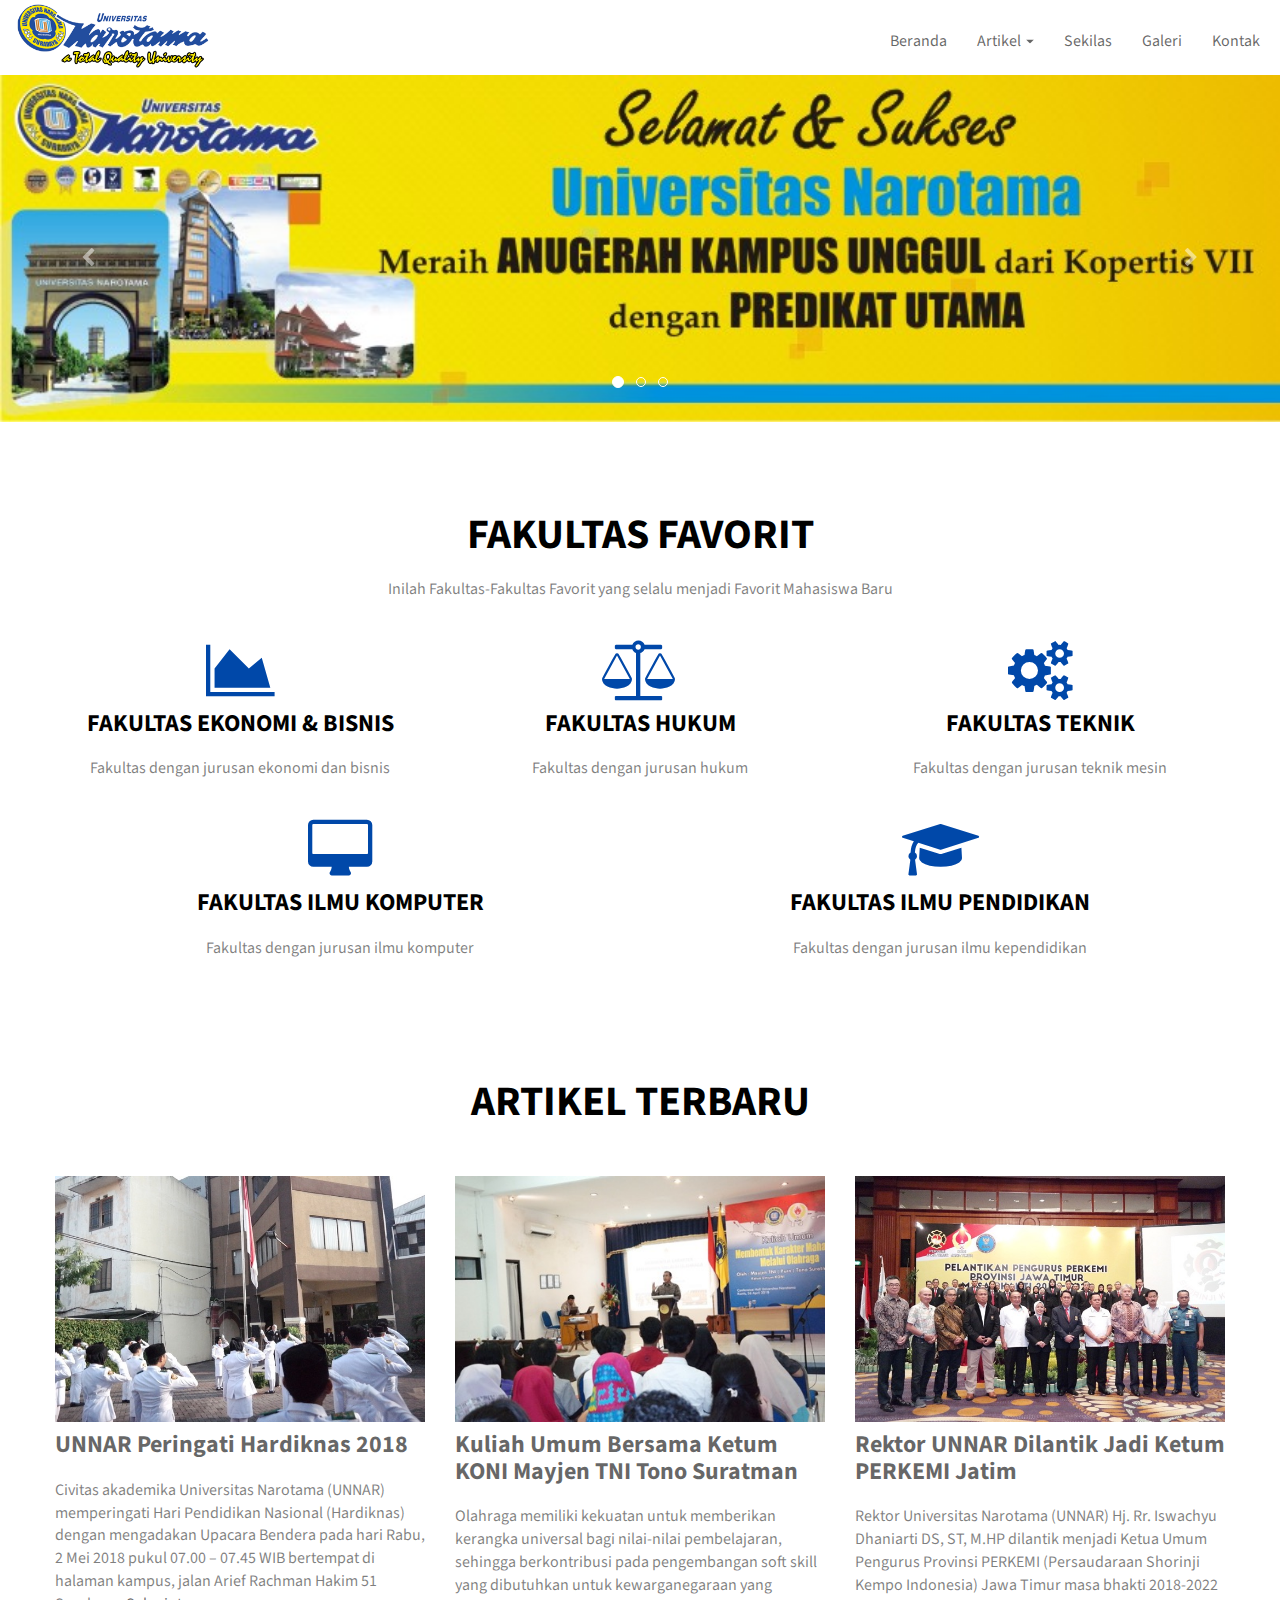
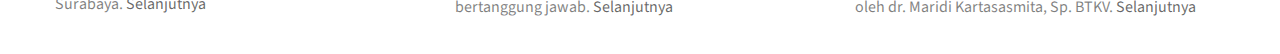
==== commit 1424f40f: "Update" ====
--- a/index.html
+++ b/index.html
@@ -1,5 +1,5 @@
 <!doctype html>
-<html lang="en-US">
+<html lang="Default">
 <head>
     <meta charset="utf-8">
     <meta name="keywords" content="Universitas Narotama">
@@ -44,6 +44,22 @@
 				<ul class="site-navigation nav navbar-nav">
 					<li>
 						<a href="index.html">Beranda</a>
+					</li>
+					<li>
+						<div class="dropdown">
+							<a href="#" class="dropdown-toggle" data-toggle="dropdown" aria-expanded="false">Artikel<span class="caret"></span></a>
+							<ul class="dropdown-menu" role="menu">
+								<li>
+									<a href="unnar-peringati-hardiknas-2018.html">UNNAR Peringati Hardiknas 2018</a>
+								</li>
+								<li>
+									<a href="rektor-unnar-dilantik-jadi-ketum-perkemi-jatim.html">Rektor UNNAR Dilantik Jadi Ketum PERKEMI Jatim</a>
+								</li>
+								<li>
+									<a href="kuliah-umum-bersama-ketum-koni-mayjen-tni-tono-suratman.html">Kuliah Umum Bersama Ketum KONI Mayjen TNI Tono Suratman</a>
+								</li>
+							</ul>
+						</div>
 					</li>
 					<li>
 						<a href="sekilas.html">Sekilas</a>
@@ -110,14 +126,14 @@
 					<strong>FAKULTAS FAVORIT</strong>
 				</h2>
 				<p class="text-center ">
-					Inilah Fakultas-Fakultas Favorit yang selalu menjadi Favorit Mahasiswa Baru.
-				</p>
-			</div>
-		</div>
-		<div class="row voffset">
-			<div class="col-sm-4">
-				<div class="text-center">
-					<span class="fa fa-area-chart icon-cobalt icon-lg"></span>
+					Inilah Fakultas-Fakultas Favorit yang selalu menjadi Favorit Mahasiswa Baru
+				</p>
+			</div>
+		</div>
+		<div class="row voffset">
+			<div class="col-sm-4">
+				<div class="text-center">
+					<span class="fa fa-area-chart icon-cobalt icon-lg" data-placement="top" data-toggle="tooltip" title="FAKULTAS EKONOMI &amp; BISNIS"></span>
 				</div>
 				<h3 class="text-center mg-md tc-black">
 					FAKULTAS EKONOMI &amp; BISNIS
@@ -128,7 +144,7 @@
 			</div>
 			<div class="col-sm-4">
 				<div class="text-center">
-					<span class="fa fa-balance-scale icon-cobalt icon-lg"></span>
+					<span class="fa fa-balance-scale icon-cobalt icon-lg" data-placement="top" data-toggle="tooltip" title="FAKULTAS HUKUM"></span>
 				</div>
 				<h3 class="text-center mg-md tc-black">
 					FAKULTAS HUKUM
@@ -139,7 +155,7 @@
 			</div>
 			<div class="col-sm-4">
 				<div class="text-center">
-					<span class="fa fa-cogs icon-cobalt icon-lg"></span>
+					<span class="fa fa-cogs icon-cobalt icon-lg" data-placement="top" data-toggle="tooltip" title="FAKULTAS TEKNIK"></span>
 				</div>
 				<h3 class="text-center mg-md tc-black">
 					FAKULTAS TEKNIK
@@ -152,7 +168,7 @@
 		<div class="row voffset">
 			<div class="col-sm-6">
 				<div class="text-center">
-					<span class="fa fa-desktop icon-cobalt icon-lg"></span>
+					<span class="fa fa-desktop icon-cobalt icon-lg" data-placement="top" data-toggle="tooltip" title="FAKULTAS ILMU KOMPUTER"></span>
 				</div>
 				<h3 class="text-center mg-md tc-black">
 					FAKULTAS ILMU KOMPUTER
@@ -163,7 +179,7 @@
 			</div>
 			<div class="col-sm-6">
 				<div class="text-center">
-					<span class="fa fa-graduation-cap icon-cobalt icon-lg"></span>
+					<span class="fa fa-graduation-cap icon-cobalt icon-lg" data-placement="top" data-toggle="tooltip" title="FAKULTAS ILMU PENDIDIKAN"></span>
 				</div>
 				<h3 class="text-center mg-md tc-black">
 					FAKULTAS ILMU PENDIDIKAN
@@ -189,30 +205,30 @@
 		</div>
 		<div class="row voffset">
 			<div class="col-sm-4">
-				<img src="img/lazyload-ph.png" data-src="img/UNNAR%20Peringati%20Hardiknas%202018.jpg" class="img-responsive lazyload" />
+				<img src="img/lazyload-ph.png" data-src="img/UNNAR%20Peringati%20Hardiknas%202018.jpg" class="img-responsive lazyload" data-placement="top" data-toggle="tooltip" title="UNNAR Peringati Hardiknas 2018" />
 				<h3 class="mg-md tc-outer-space">
-					<strong>UNNAR Peringati Hardiknas 2018</strong>
+					<a class="judul-artikel" href="unnar-peringati-hardiknas-2018.html">UNNAR Peringati Hardiknas 2018</a><br>
 				</h3>
 				<p>
-					Civitas akademika Universitas Narotama (UNNAR) memperingati Hari Pendidikan Nasional (Hardiknas) dengan mengadakan Upacara Bendera pada hari Rabu, 2 Mei 2018 pukul 07.00 – 07.45 WIB bertempat di halaman kampus, jalan Arief Rachman Hakim 51 Surabaya.
-				</p>
-			</div>
-			<div class="col-sm-4">
-				<img src="img/lazyload-ph.png" data-src="img/Kuliah%20Umum%20Bersama%20Ketum%20KONI%20Mayjen%20TNI%20Tono%20Suratman.jpg" class="img-responsive lazyload" />
+					Civitas akademika Universitas Narotama (UNNAR) memperingati Hari Pendidikan Nasional (Hardiknas) dengan mengadakan Upacara Bendera pada hari Rabu, 2 Mei 2018 pukul 07.00 – 07.45 WIB bertempat di halaman kampus, jalan Arief Rachman Hakim 51 Surabaya.&nbsp;<a href="unnar-peringati-hardiknas-2018.html">Selanjutnya</a>
+				</p>
+			</div>
+			<div class="col-sm-4">
+				<img src="img/lazyload-ph.png" data-src="img/Kuliah%20Umum%20Bersama%20Ketum%20KONI%20Mayjen%20TNI%20Tono%20Suratman.jpg" class="img-responsive lazyload" data-placement="top" data-toggle="tooltip" title="Kuliah Umum Bersama Ketum KONI Mayjen TNI Tono Suratman" />
 				<h3 class="mg-md tc-outer-space">
-					<strong>Kuliah Umum Bersama Ketum KONI Mayjen TNI Tono Suratman</strong>
+					<a class="judul-artikel" href="kuliah-umum-bersama-ketum-koni-mayjen-tni-tono-suratman.html">Kuliah Umum Bersama Ketum KONI Mayjen TNI Tono Suratman</a><br>
 				</h3>
 				<p>
-					Olahraga memiliki kekuatan untuk memberikan kerangka universal bagi nilai-nilai pembelajaran, sehingga berkontribusi pada pengembangan soft skill yang dibutuhkan untuk kewarganegaraan yang bertanggung jawab.
-				</p>
-			</div>
-			<div class="col-sm-4">
-				<img src="img/lazyload-ph.png" data-src="img/Rektor%20UNNAR%20Dilantik%20Jadi%20Ketum%20PERKEMI%20Jatim.jpg" class="img-responsive lazyload" />
+					Olahraga memiliki kekuatan untuk memberikan kerangka universal bagi nilai-nilai pembelajaran, sehingga berkontribusi pada pengembangan soft skill yang dibutuhkan untuk kewarganegaraan yang bertanggung jawab.&nbsp;<a href="kuliah-umum-bersama-ketum-koni-mayjen-tni-tono-suratman.html">Selanjutnya</a>
+				</p>
+			</div>
+			<div class="col-sm-4">
+				<img src="img/lazyload-ph.png" data-src="img/Rektor%20UNNAR%20Dilantik%20Jadi%20Ketum%20PERKEMI%20Jatim.jpg" class="img-responsive lazyload" data-placement="top" data-toggle="tooltip" title="Rektor UNNAR Dilantik Jadi Ketum PERKEMI Jatim" />
 				<h3 class="mg-md tc-outer-space">
-					<strong>Rektor UNNAR Dilantik Jadi Ketum PERKEMI Jatim</strong>
+					<a class="judul-artikel" href="rektor-unnar-dilantik-jadi-ketum-perkemi-jatim.html">Rektor UNNAR Dilantik Jadi Ketum PERKEMI Jatim</a><br>
 				</h3>
 				<p>
-					Rektor Universitas Narotama (UNNAR) Hj. Rr. Iswachyu Dhaniarti DS, ST, M.HP dilantik menjadi Ketua Umum Pengurus Provinsi PERKEMI (Persaudaraan Shorinji Kempo Indonesia) Jawa Timur masa bhakti 2018-2022 oleh dr. Maridi Kartasasmita, Sp. BTKV.
+					Rektor Universitas Narotama (UNNAR) Hj. Rr. Iswachyu Dhaniarti DS, ST, M.HP dilantik menjadi Ketua Umum Pengurus Provinsi PERKEMI (Persaudaraan Shorinji Kempo Indonesia) Jawa Timur masa bhakti 2018-2022 oleh dr. Maridi Kartasasmita, Sp. BTKV.&nbsp;<a href="rektor-unnar-dilantik-jadi-ketum-perkemi-jatim.html">Selanjutnya</a>
 				</p>
 			</div>
 		</div>
@@ -231,22 +247,22 @@
 		<div class="row">
 			<div class="col-sm-3">
 				<h3 class="mg-md bloc-mob-center-text tc-black">
-					<strong>About</strong>
-				</h3><a href="#" class="a-btn a-block bloc-mob-center-text ">The team</a><a href="#" class="a-btn a-block bloc-mob-center-text">Contact us</a>
-			</div>
-			<div class="col-sm-3">
-				<h3 class="mg-md bloc-mob-center-text tc-black">
-					<strong>Get the App</strong>
+					<strong>Tentang</strong>
+				</h3><a href="sekilas.html" class="a-btn a-block bloc-mob-center-text">Sekilas</a><a href="kontak.html" class="a-btn a-block bloc-mob-center-text">Kontak</a>
+			</div>
+			<div class="col-sm-3">
+				<h3 class="mg-md bloc-mob-center-text tc-black">
+					<strong>Aplikasi</strong>
 				</h3><a href="#" class="a-btn a-block bloc-mob-center-text">iPhone</a><a href="#" class="a-btn a-block bloc-mob-center-text">Android</a>
 			</div>
 			<div class="col-sm-3">
 				<h3 class="mg-md bloc-mob-center-text tc-black">
-					<strong>Follow Us</strong>
+					<strong>Sosial Media</strong>
 				</h3><a href="#" class="a-btn a-block bloc-mob-center-text">Twitter</a><a href="#" class="a-btn a-block bloc-mob-center-text">Facebook</a>
 			</div>
 			<div class="col-sm-3">
 				<h3 class="mg-md bloc-mob-center-text tc-black">
-					<strong>Company</strong>
+					<strong>Legalitas</strong>
 				</h3><a href="#" class="a-btn a-block bloc-mob-center-text">Terms of use</a><a href="#" class="a-btn a-block bloc-mob-center-text">Privacy</a>
 			</div>
 		</div>
--- a/style.css
+++ b/style.css
@@ -164,6 +164,27 @@
 }
 #bloc-8 p{
 	font-size: 18px;
+}
+#artikel-1 h2{
+	font-size: 42px;
+}
+#artikel-1 p{
+	font-size: 18px;
+	line-height: 140%;
+}
+#bloc-11 h2{
+	font-size: 42px;
+}
+#bloc-11 p{
+	font-size: 18px;
+	line-height: 140%;
+}
+#bloc-12 h2{
+	font-size: 42px;
+}
+#bloc-12 p{
+	font-size: 18px;
+	line-height: 140%;
 }
 
 /* = NavBar
@@ -360,6 +381,10 @@
 .text-center .a-block{
 	text-align:center;
 }
+.dropdown a .caret{
+	margin:0 0 0 5px}.btn-dropdown .dropdown-menu .dropdown{
+	padding: 3px 20px;
+}
 
 /* = Icons
 -------------------------------------------------------------- */
@@ -615,7 +640,19 @@
 	text-align:center;
 	font-weight:lighter;
 }
-
+.judul-artikel{
+	font-family:"Source Sans Pro";
+}
+.judul-artikel:hover{
+	font-family:"Source Sans Pro";
+	font-weight:bold;
+	color:#0033FF!important;
+}
+h3{
+	font-size:24px;
+	font-weight:bold;
+}
+.
 /* = Colour
 -------------------------------------------------------------- */
 
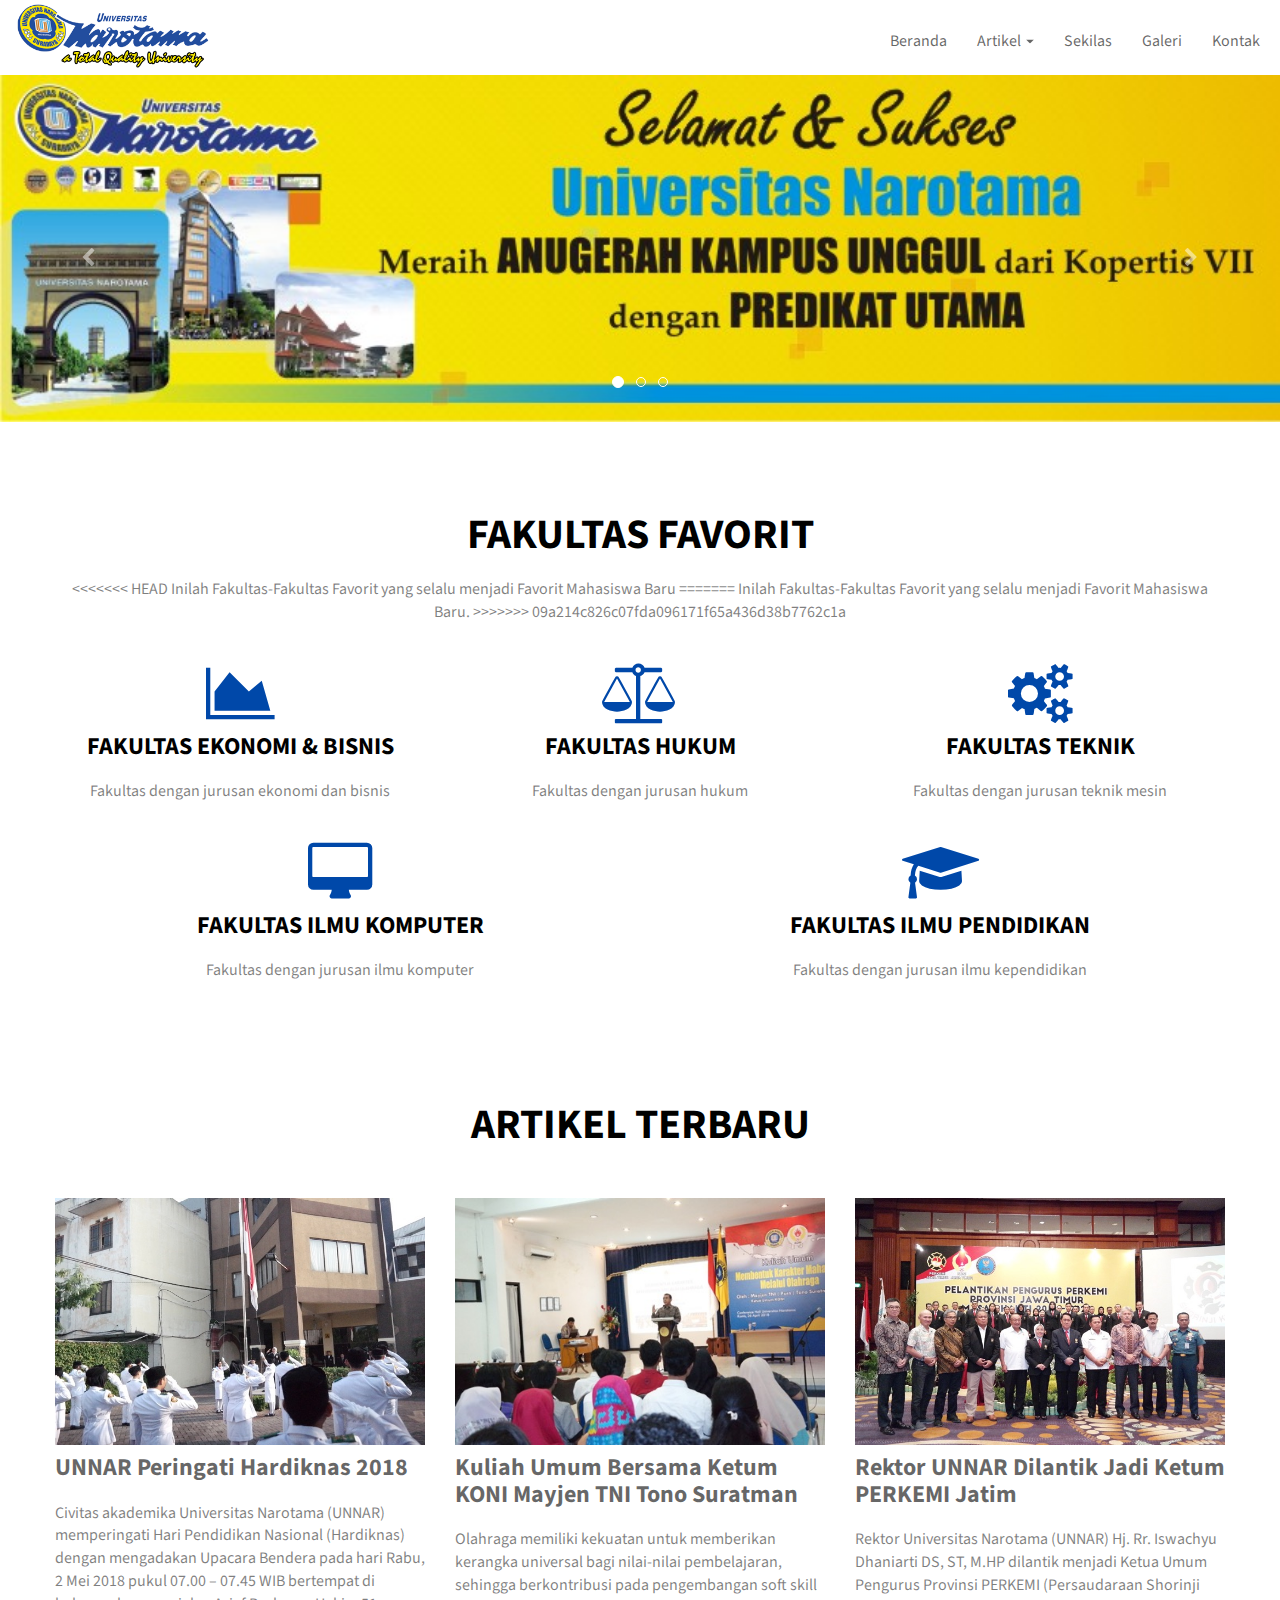
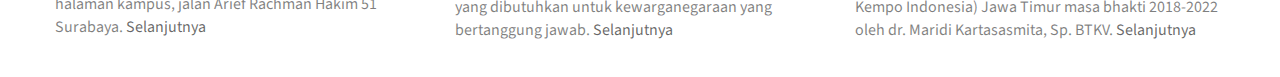
==== commit 82621b90: "Merge branch 'master' of https://github.com/aihoop/ai" ====
--- a/index.html
+++ b/index.html
@@ -1,5 +1,5 @@
 <!doctype html>
-<html lang="Default">
+<html lang="en-US">
 <head>
     <meta charset="utf-8">
     <meta name="keywords" content="Universitas Narotama">
@@ -126,7 +126,11 @@
 					<strong>FAKULTAS FAVORIT</strong>
 				</h2>
 				<p class="text-center ">
+<<<<<<< HEAD
 					Inilah Fakultas-Fakultas Favorit yang selalu menjadi Favorit Mahasiswa Baru
+=======
+					Inilah Fakultas-Fakultas Favorit yang selalu menjadi Favorit Mahasiswa Baru.
+>>>>>>> 09a214c826c07fda096171f65a436d38b7762c1a
 				</p>
 			</div>
 		</div>
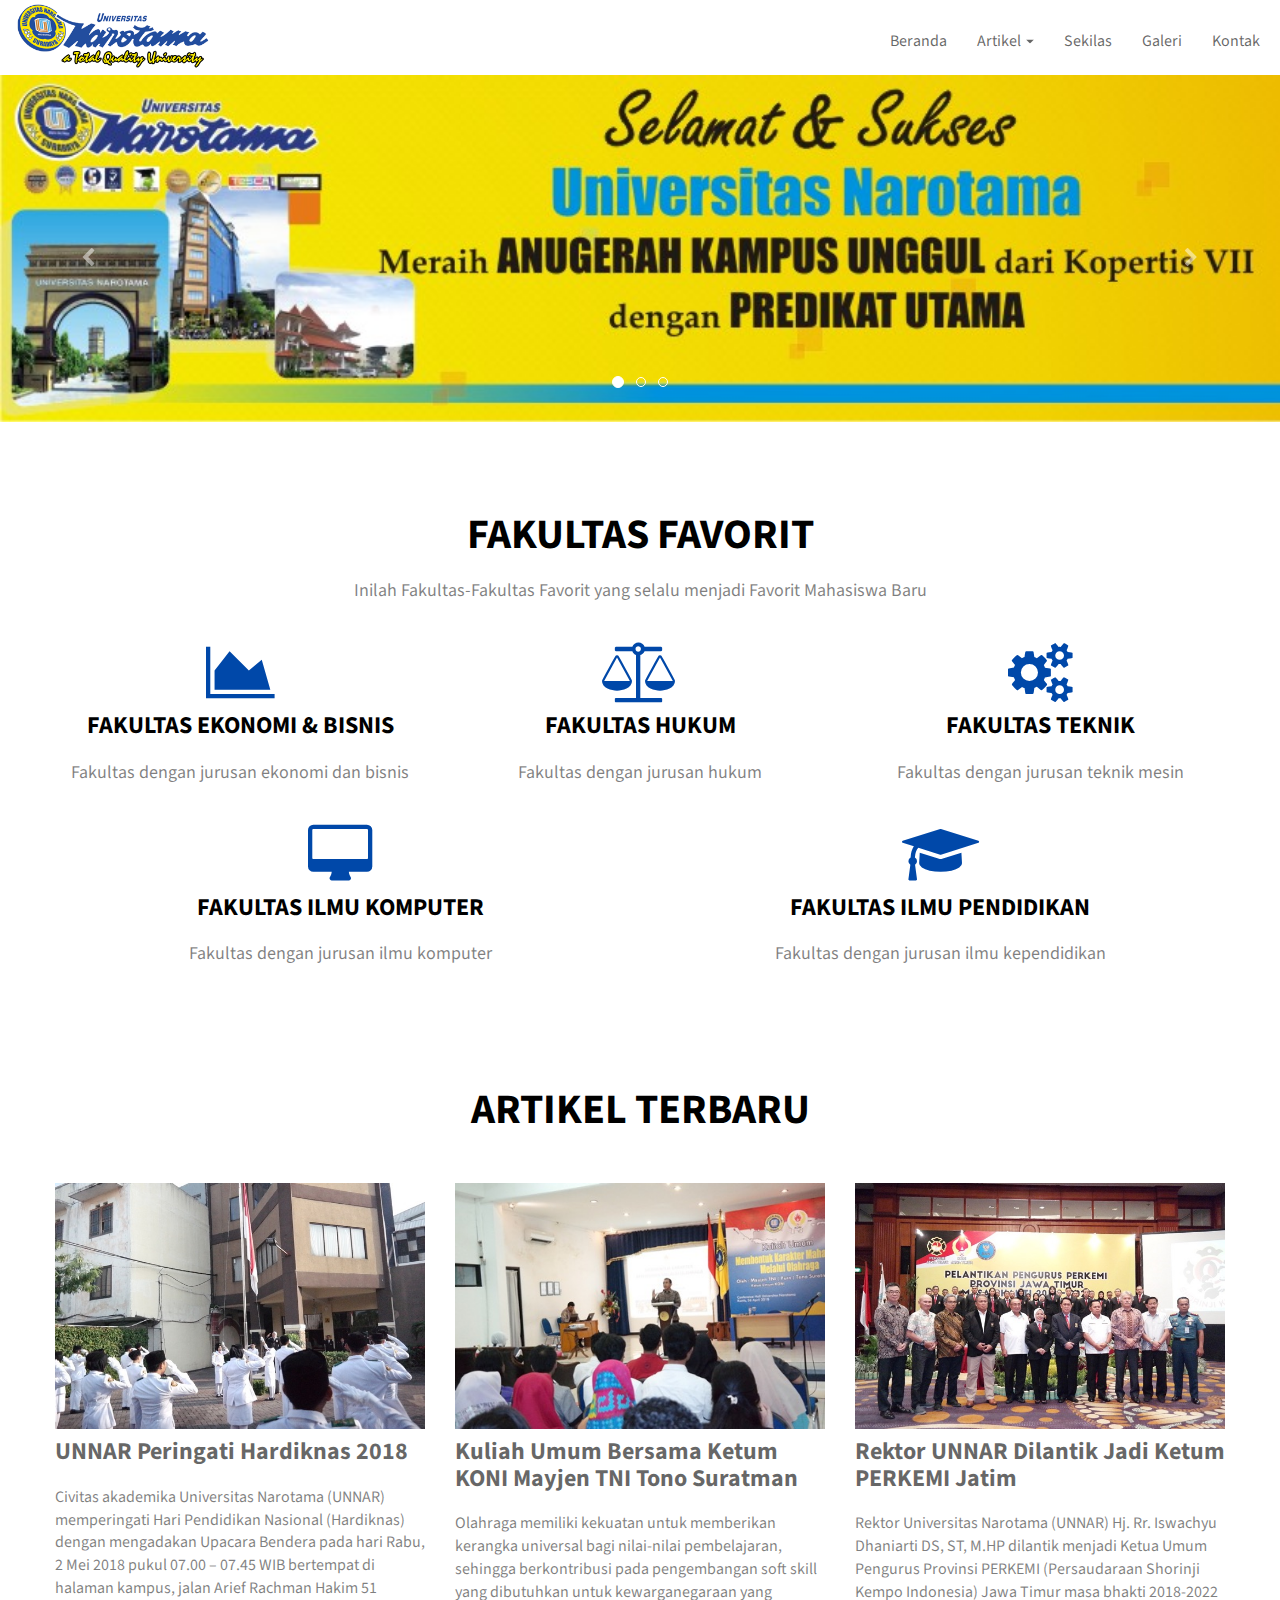
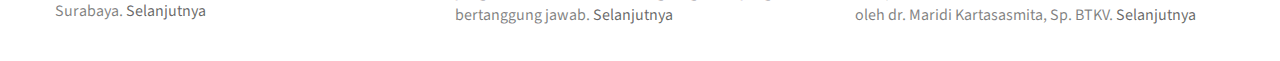
==== commit 6ea026ef: "Update commit" ====
--- a/index.html
+++ b/index.html
@@ -1,5 +1,5 @@
 <!doctype html>
-<html lang="en-US">
+<html lang="Default">
 <head>
     <meta charset="utf-8">
     <meta name="keywords" content="Universitas Narotama">
@@ -126,11 +126,7 @@
 					<strong>FAKULTAS FAVORIT</strong>
 				</h2>
 				<p class="text-center ">
-<<<<<<< HEAD
 					Inilah Fakultas-Fakultas Favorit yang selalu menjadi Favorit Mahasiswa Baru
-=======
-					Inilah Fakultas-Fakultas Favorit yang selalu menjadi Favorit Mahasiswa Baru.
->>>>>>> 09a214c826c07fda096171f65a436d38b7762c1a
 				</p>
 			</div>
 		</div>
--- a/style.css
+++ b/style.css
@@ -151,7 +151,8 @@
 	font-size: 16px;
 }
 #bloc-2 p{
-	font-size: 16px;
+	line-height: 140%;
+	font-size: 18px;
 }
 #bloc-5 p{
 	font-size: 16px;
@@ -169,22 +170,22 @@
 	font-size: 42px;
 }
 #artikel-1 p{
+	line-height: 140%;
 	font-size: 18px;
-	line-height: 140%;
 }
 #bloc-11 h2{
 	font-size: 42px;
 }
 #bloc-11 p{
+	line-height: 140%;
 	font-size: 18px;
-	line-height: 140%;
 }
 #bloc-12 h2{
 	font-size: 42px;
 }
 #bloc-12 p{
+	line-height: 140%;
 	font-size: 18px;
-	line-height: 140%;
 }
 
 /* = NavBar
@@ -314,6 +315,10 @@
 	margin: 6px -5px 0 0!important;
 	float: right;
 }
+.hero .hero-nav{
+	padding-left:inherit;
+	padding-right:inherit;
+}
 
 /* Nav Special Close Button */
 .close-special-menu .close-icon{
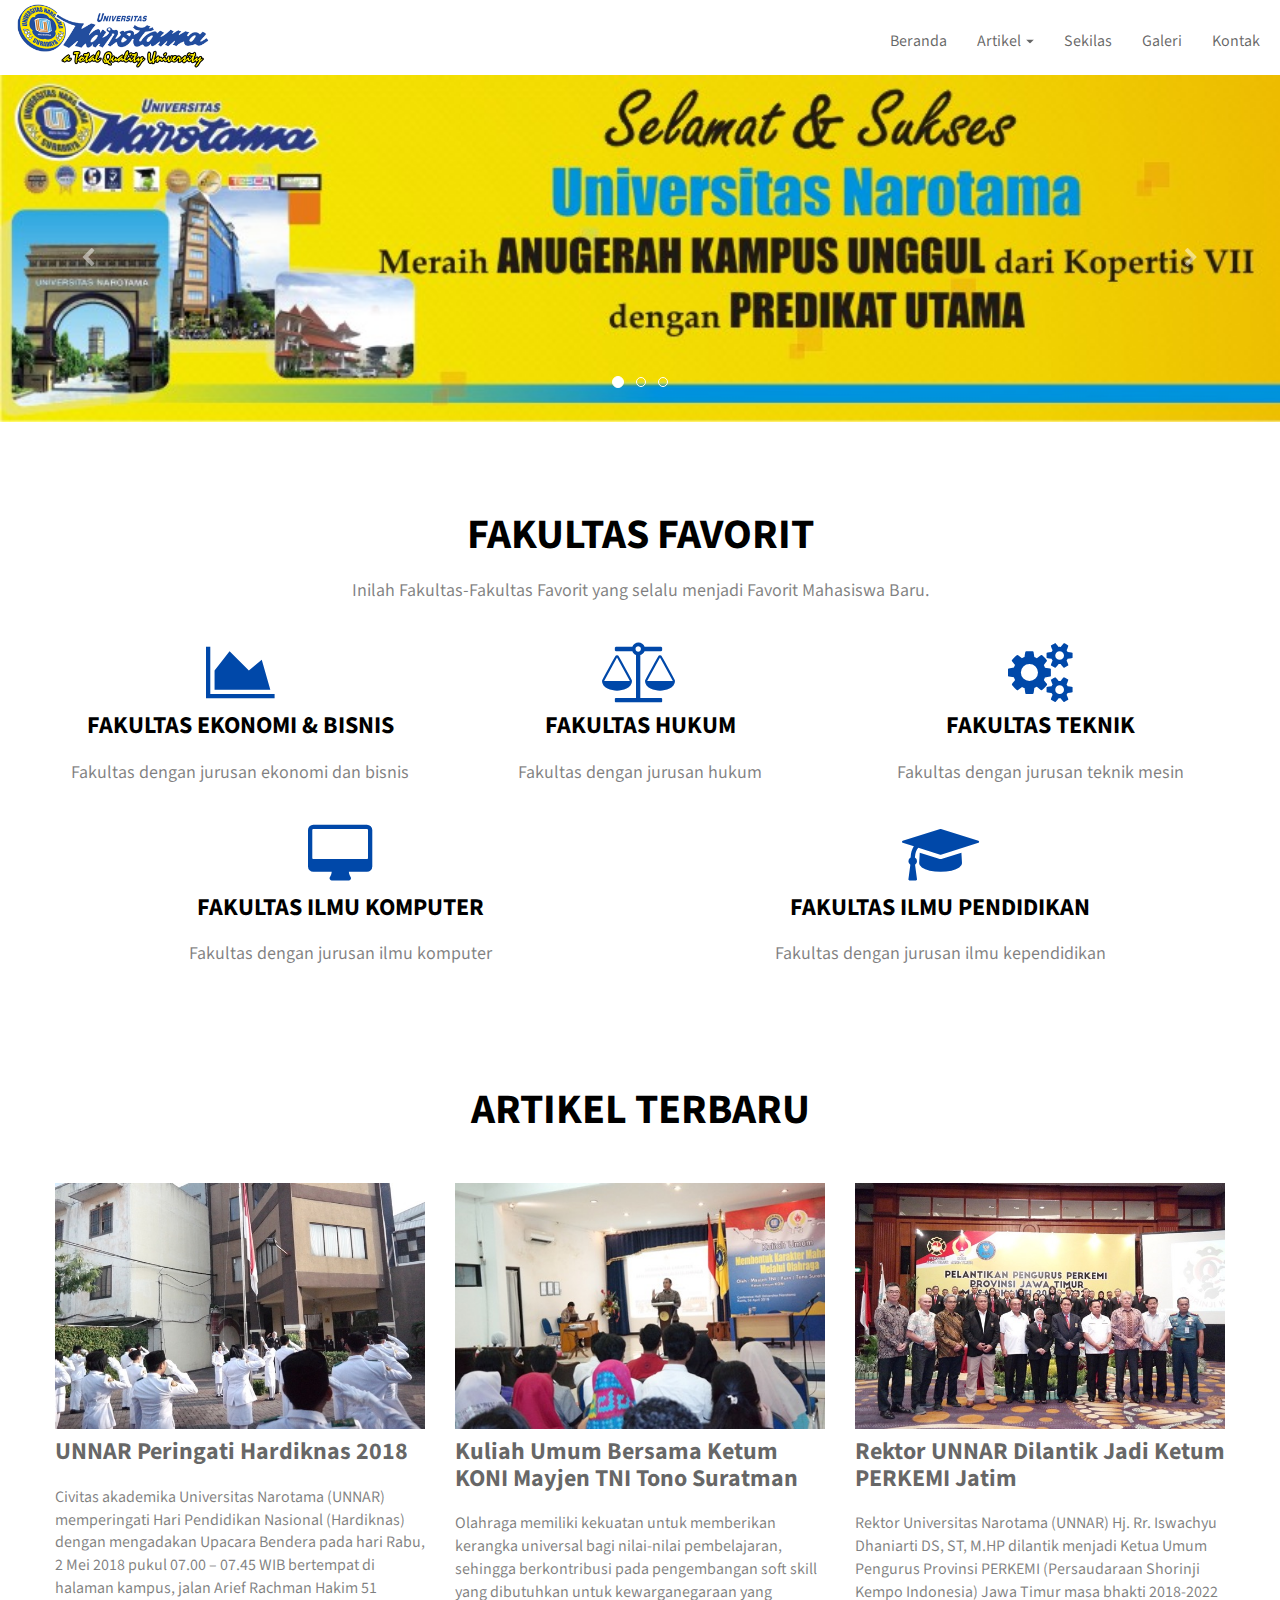
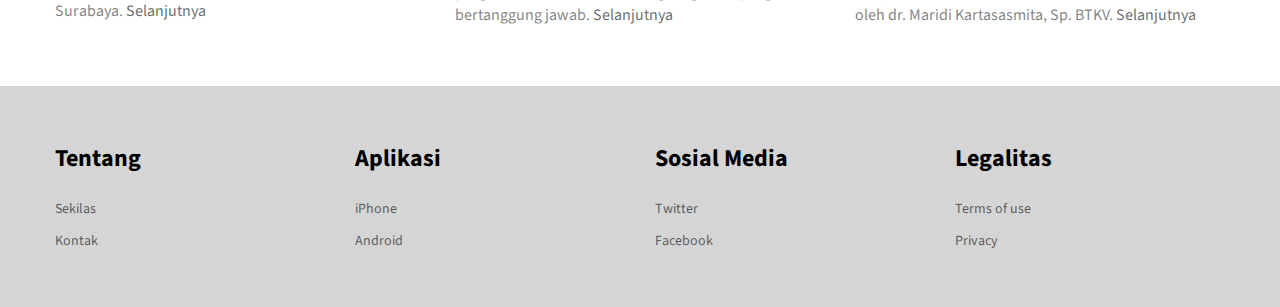
==== commit 8ac88820: "Update index.html" ====
--- a/index.html
+++ b/index.html
@@ -126,7 +126,7 @@
 					<strong>FAKULTAS FAVORIT</strong>
 				</h2>
 				<p class="text-center ">
-					Inilah Fakultas-Fakultas Favorit yang selalu menjadi Favorit Mahasiswa Baru
+					Inilah Fakultas-Fakultas Favorit yang selalu menjadi Favorit Mahasiswa Baru.
 				</p>
 			</div>
 		</div>
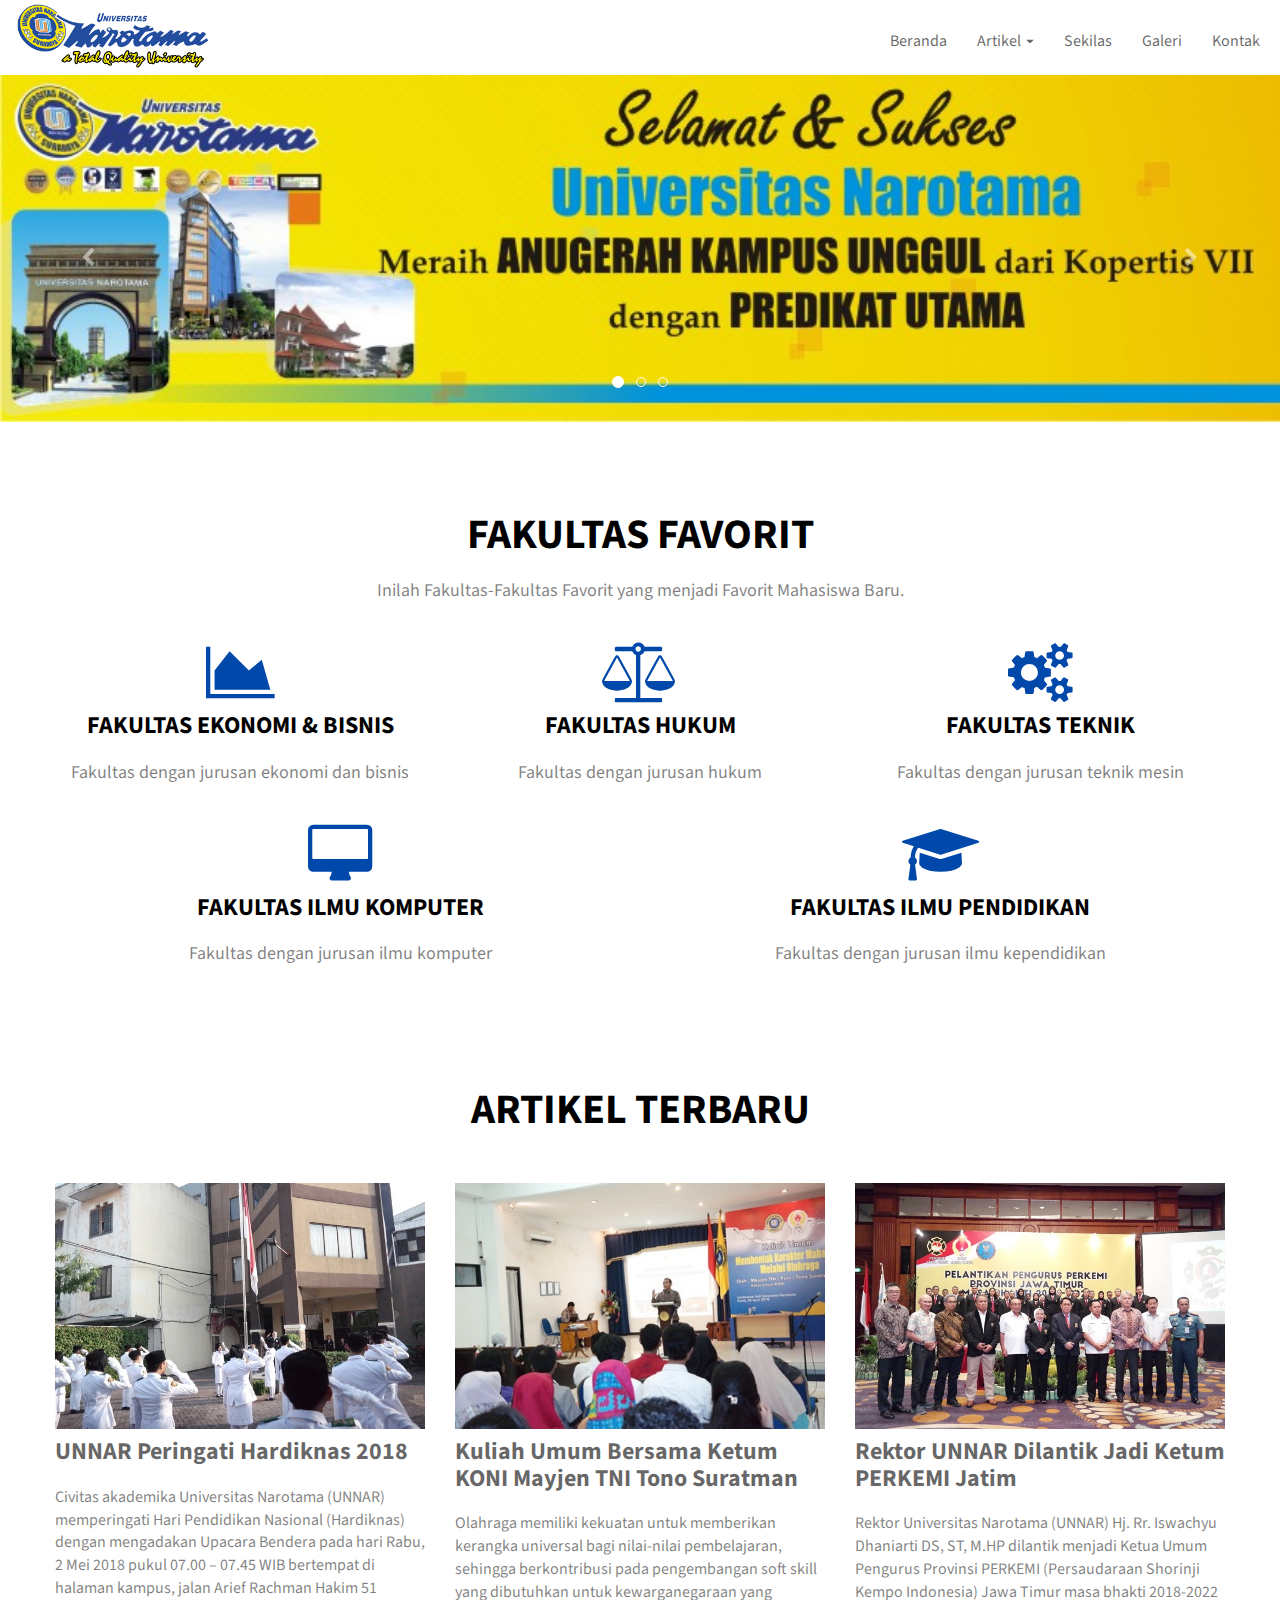
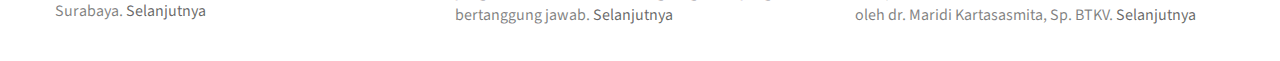
==== commit 13160409: "New update commit" ====
--- a/index.html
+++ b/index.html
@@ -118,7 +118,7 @@
 <!-- bloc-1 END -->
 
 <!-- bloc-2 -->
-<div class="bloc bgc-white l-bloc" id="bloc-2">
+<div class="bloc bgc-white l-bloc " id="bloc-2">
 	<div class="container bloc-md">
 		<div class="row voffset">
 			<div class="col-sm-12">
@@ -126,7 +126,7 @@
 					<strong>FAKULTAS FAVORIT</strong>
 				</h2>
 				<p class="text-center ">
-					Inilah Fakultas-Fakultas Favorit yang selalu menjadi Favorit Mahasiswa Baru.
+					Inilah Fakultas-Fakultas Favorit yang menjadi Favorit Mahasiswa Baru.
 				</p>
 			</div>
 		</div>
--- a/style.css
+++ b/style.css
@@ -151,8 +151,8 @@
 	font-size: 16px;
 }
 #bloc-2 p{
+	font-size: 18px;
 	line-height: 140%;
-	font-size: 18px;
 }
 #bloc-5 p{
 	font-size: 16px;
@@ -166,26 +166,26 @@
 #bloc-8 p{
 	font-size: 18px;
 }
-#artikel-1 h2{
+#bloc-10 h2{
 	font-size: 42px;
 }
-#artikel-1 p{
+#bloc-10 p{
+	font-size: 18px;
 	line-height: 140%;
-	font-size: 18px;
 }
 #bloc-11 h2{
 	font-size: 42px;
 }
 #bloc-11 p{
+	font-size: 18px;
 	line-height: 140%;
-	font-size: 18px;
 }
 #bloc-12 h2{
 	font-size: 42px;
 }
 #bloc-12 p{
+	font-size: 18px;
 	line-height: 140%;
-	font-size: 18px;
 }
 
 /* = NavBar
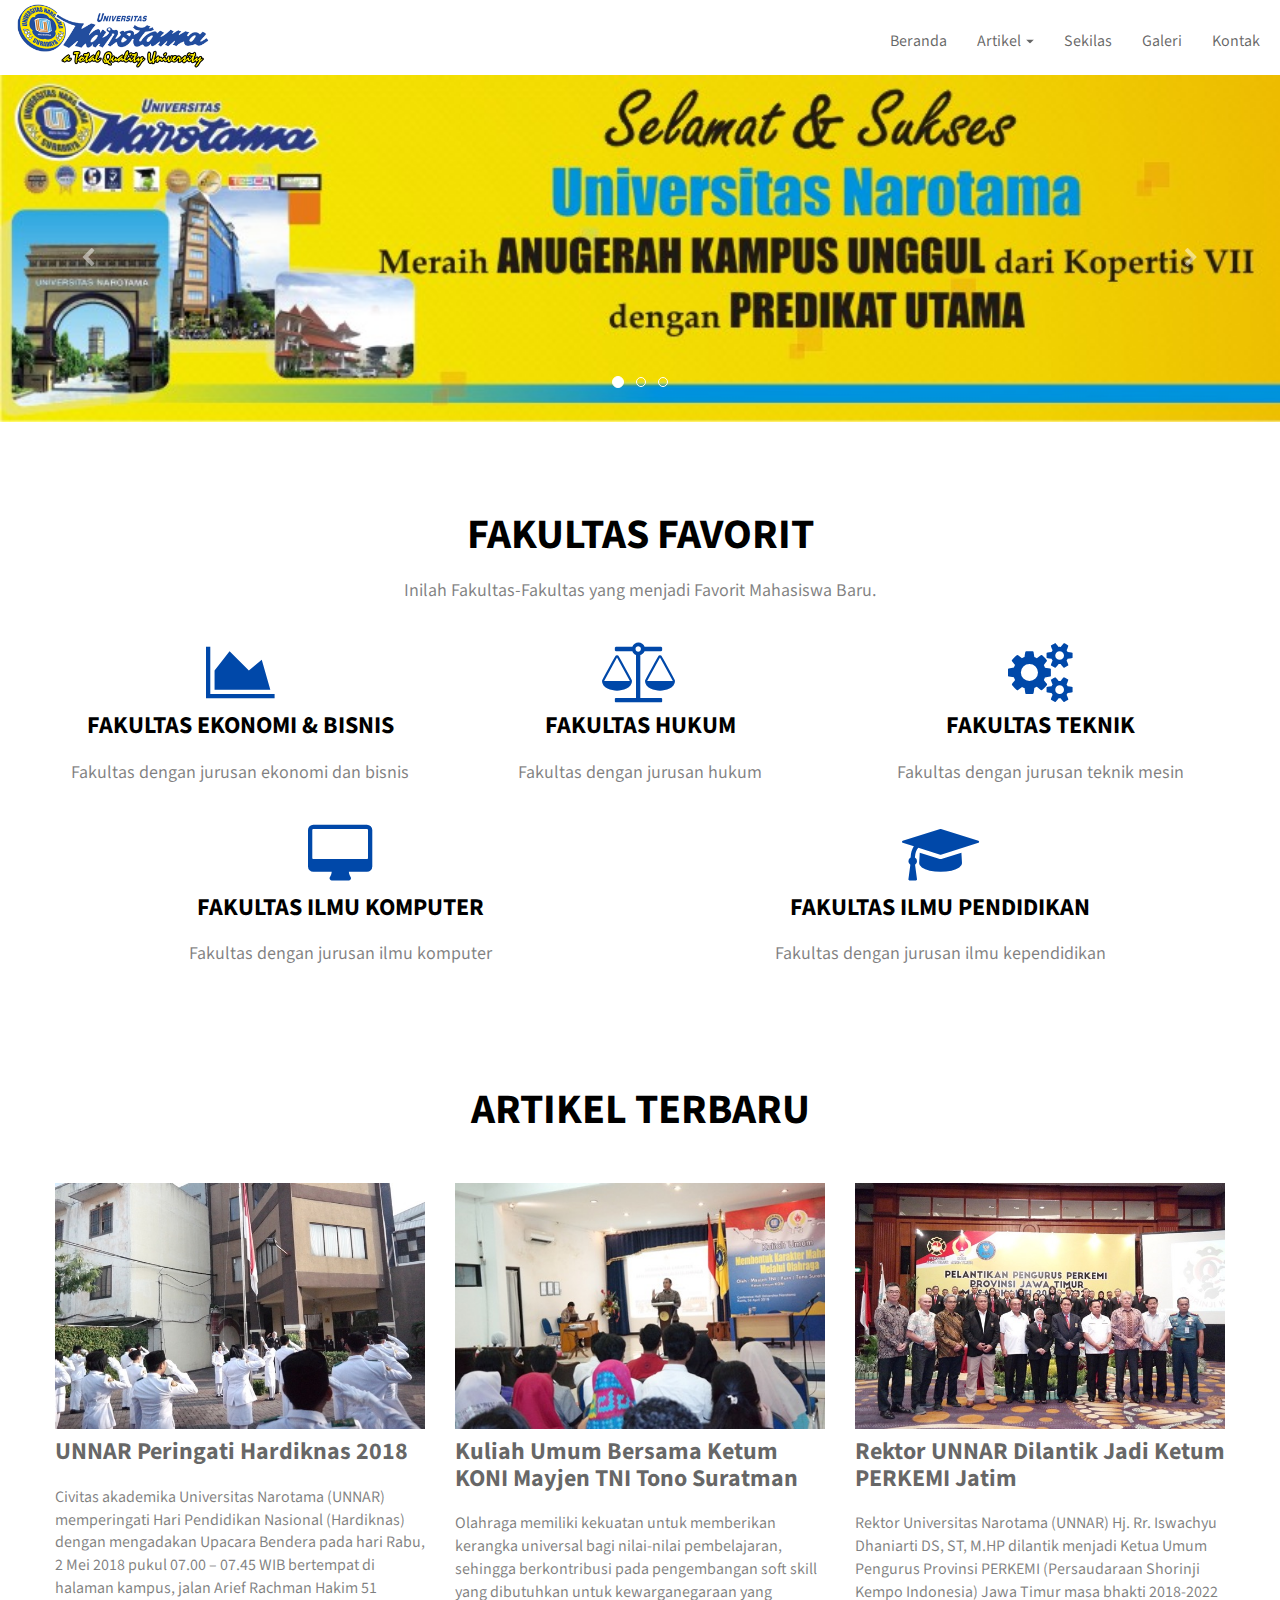
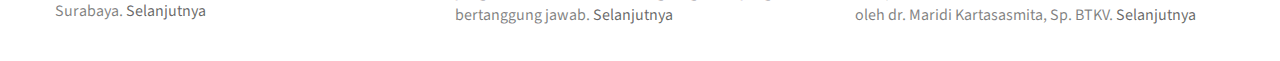
==== commit c92fc66e: "Update index.html" ====
--- a/index.html
+++ b/index.html
@@ -126,7 +126,7 @@
 					<strong>FAKULTAS FAVORIT</strong>
 				</h2>
 				<p class="text-center ">
-					Inilah Fakultas-Fakultas Favorit yang menjadi Favorit Mahasiswa Baru.
+					Inilah Fakultas-Fakultas yang menjadi Favorit Mahasiswa Baru.
 				</p>
 			</div>
 		</div>
